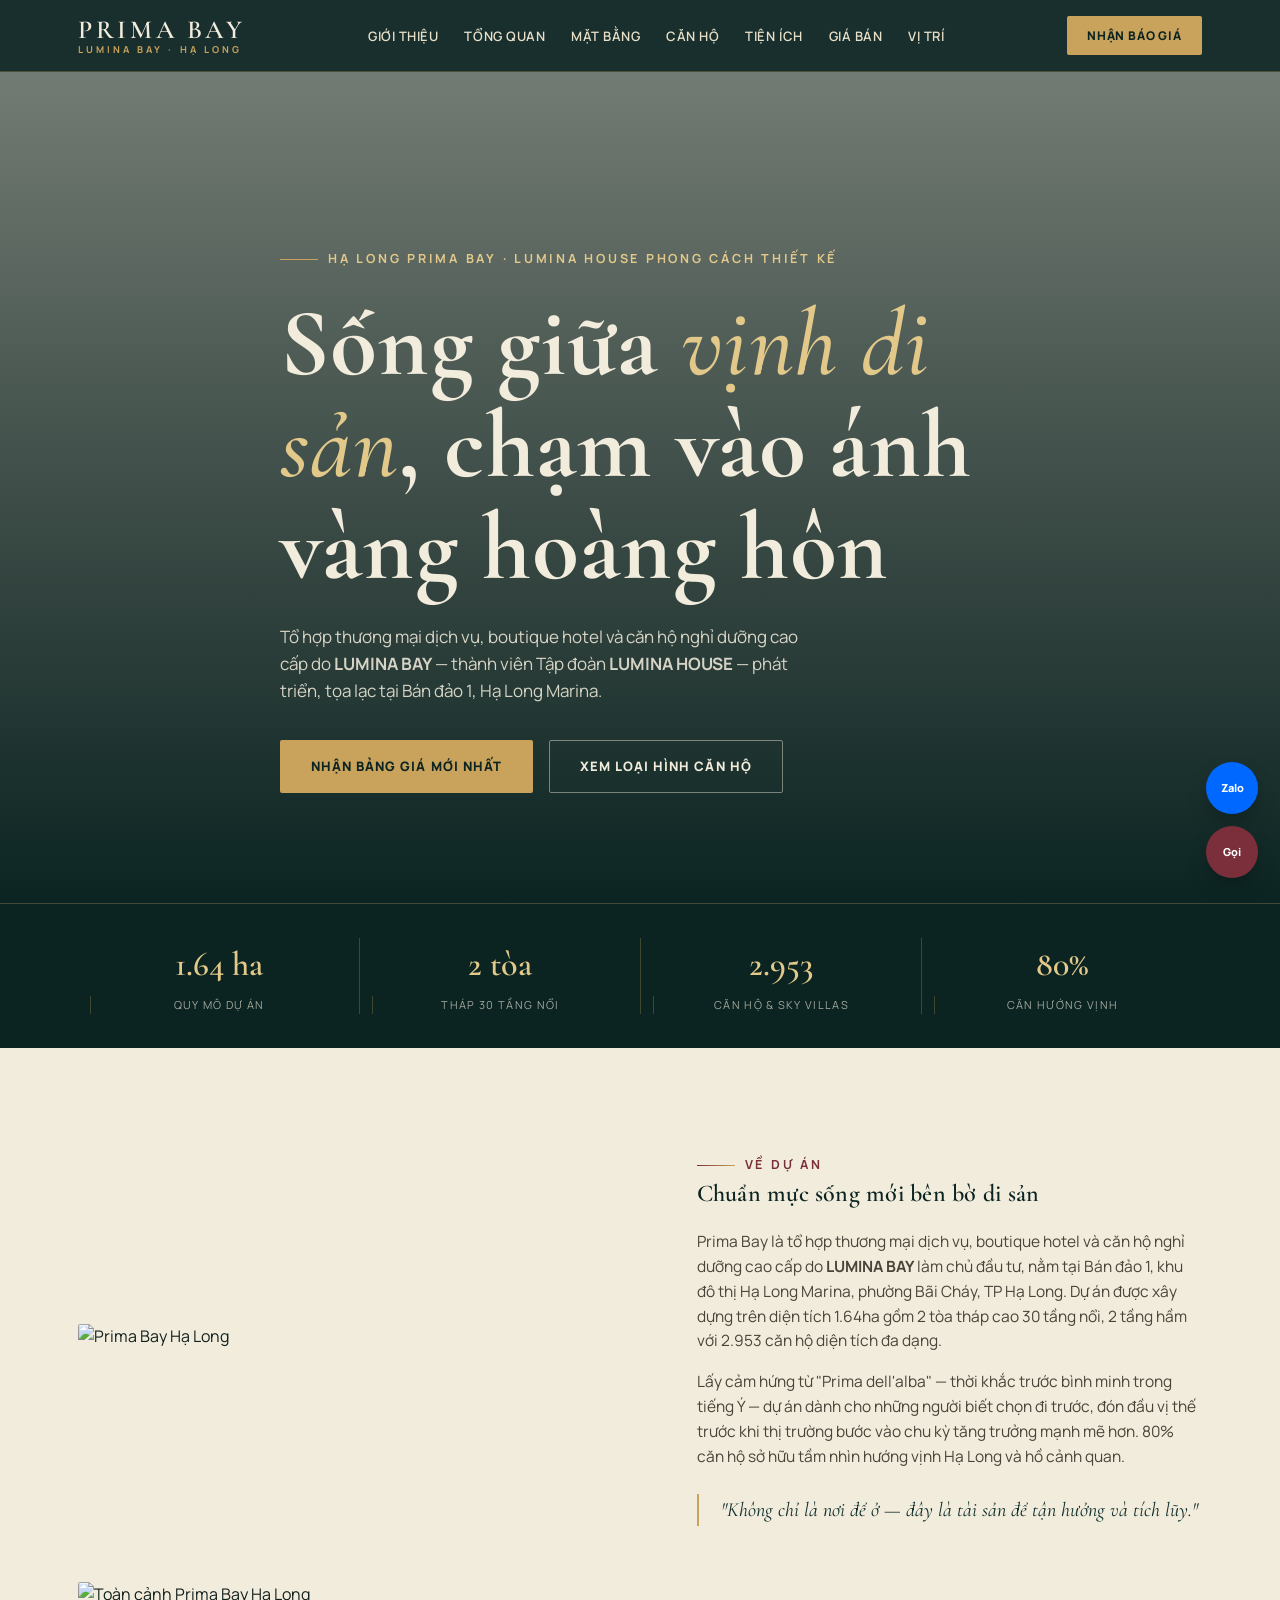
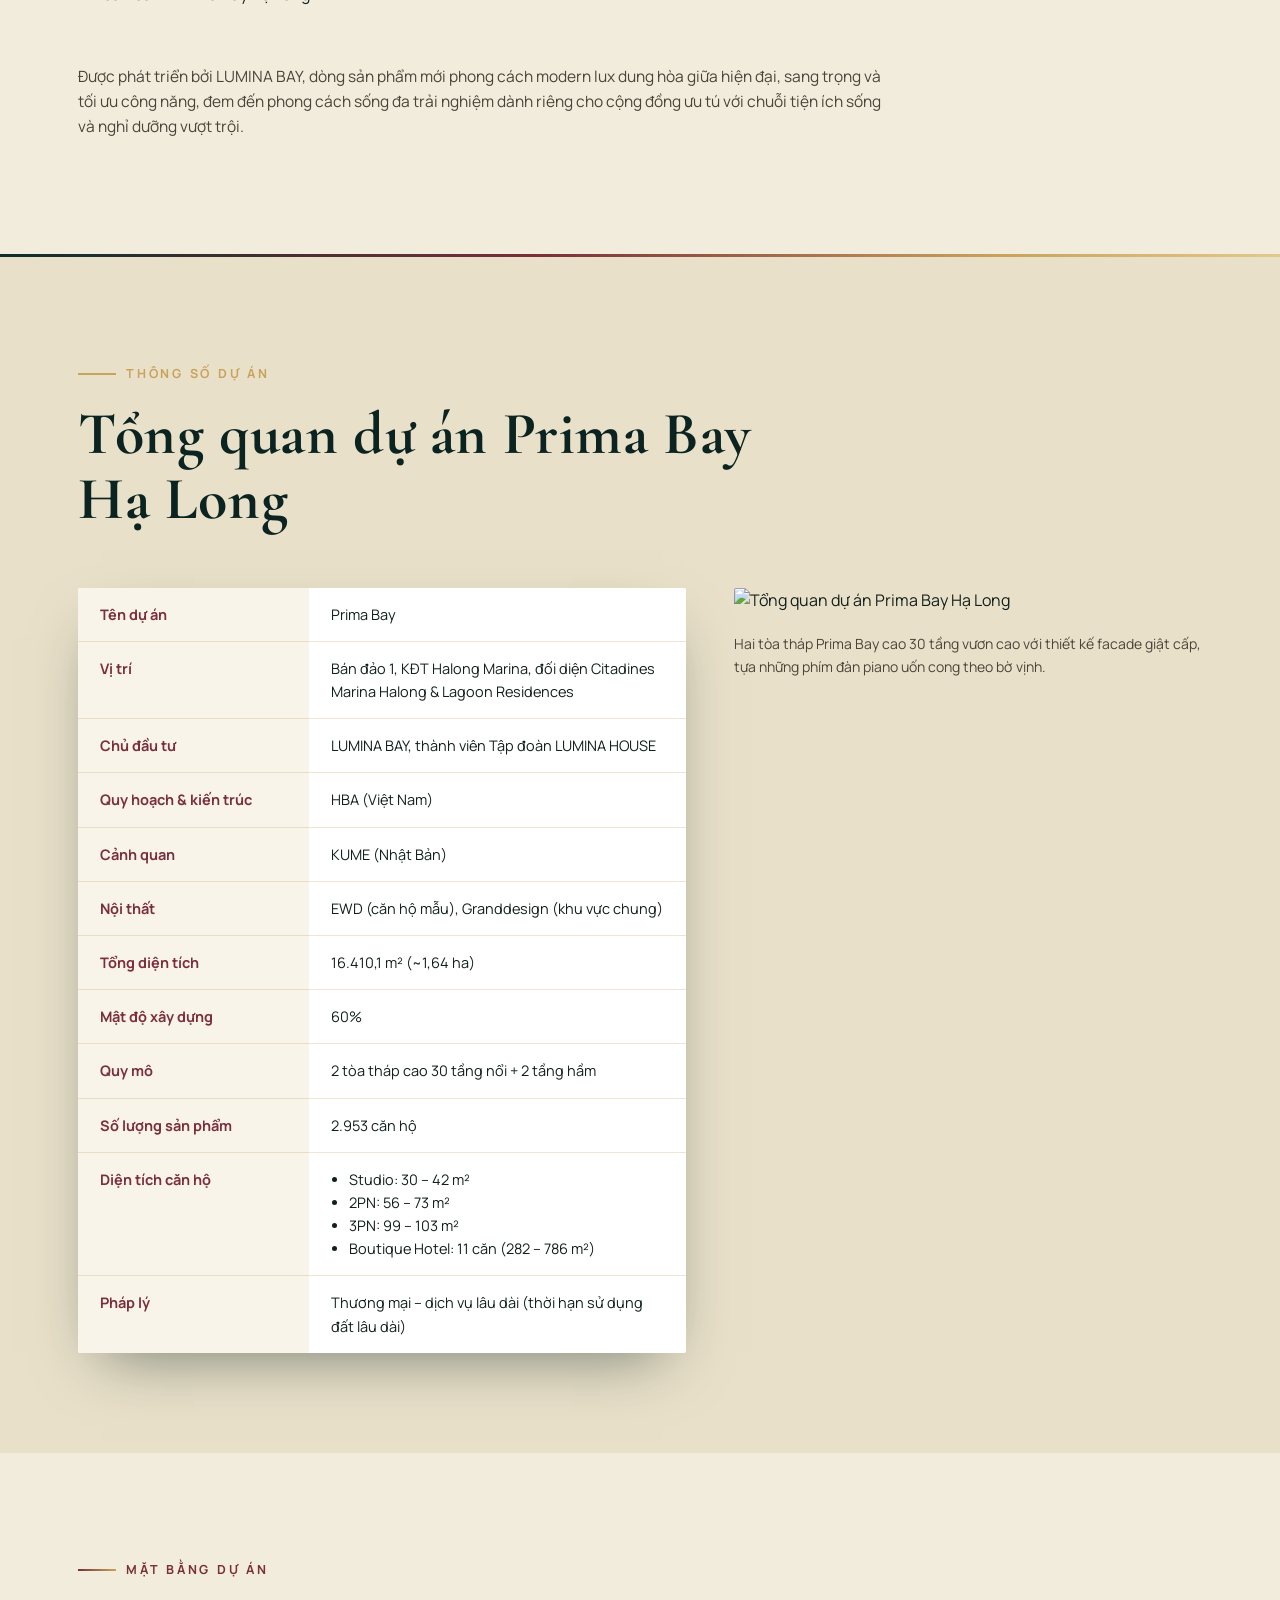
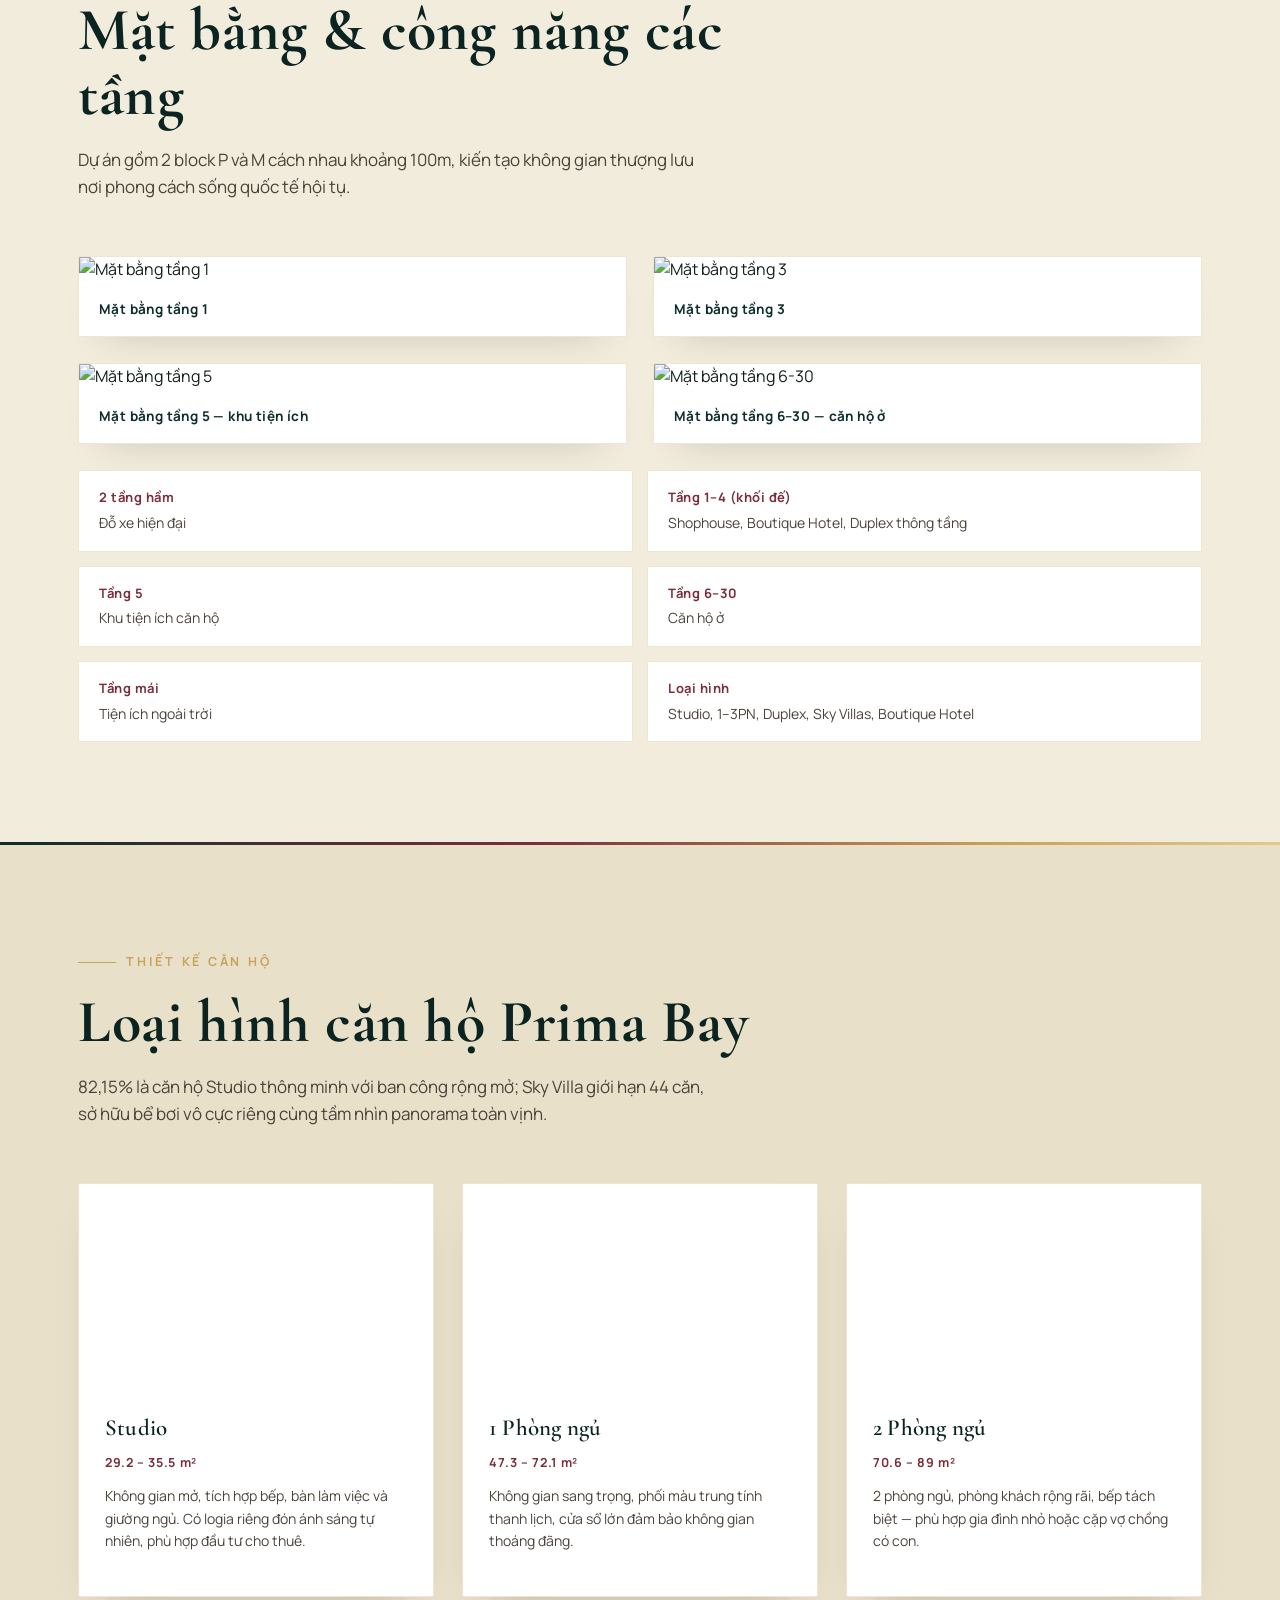
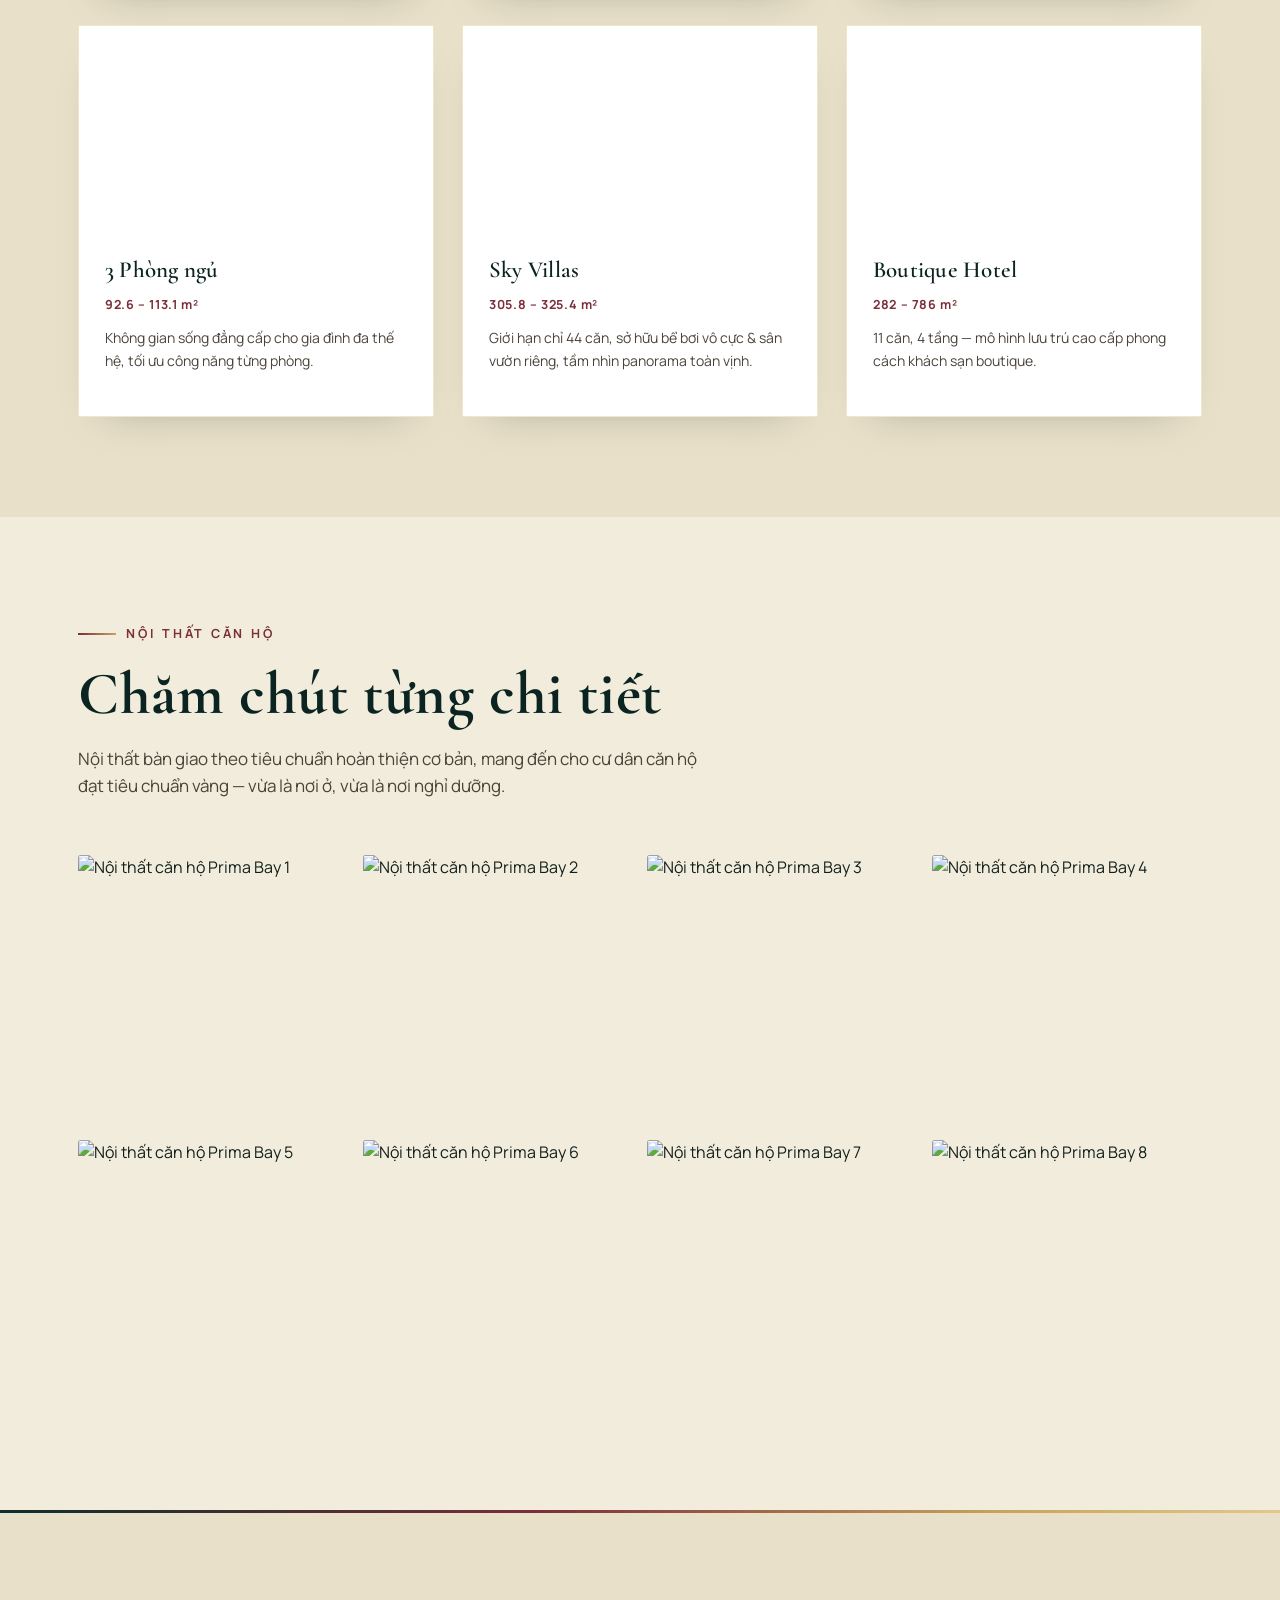
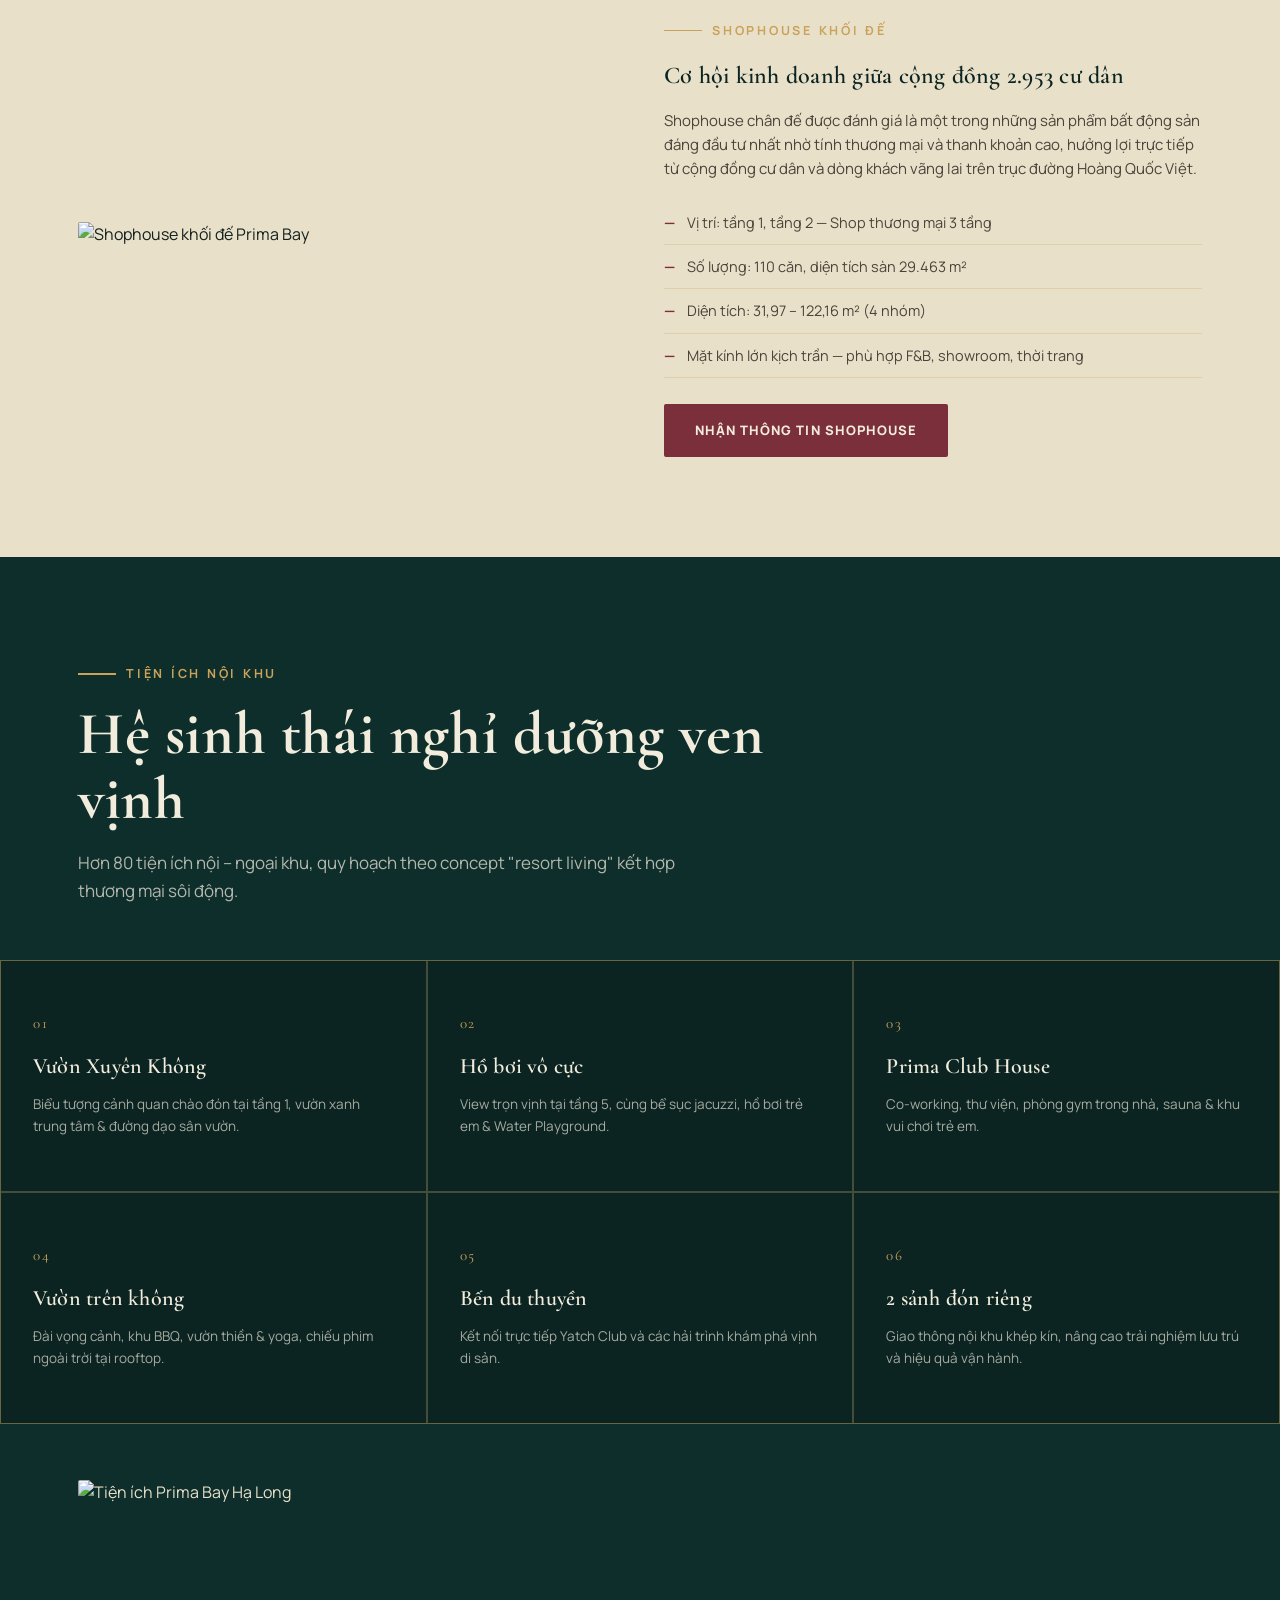
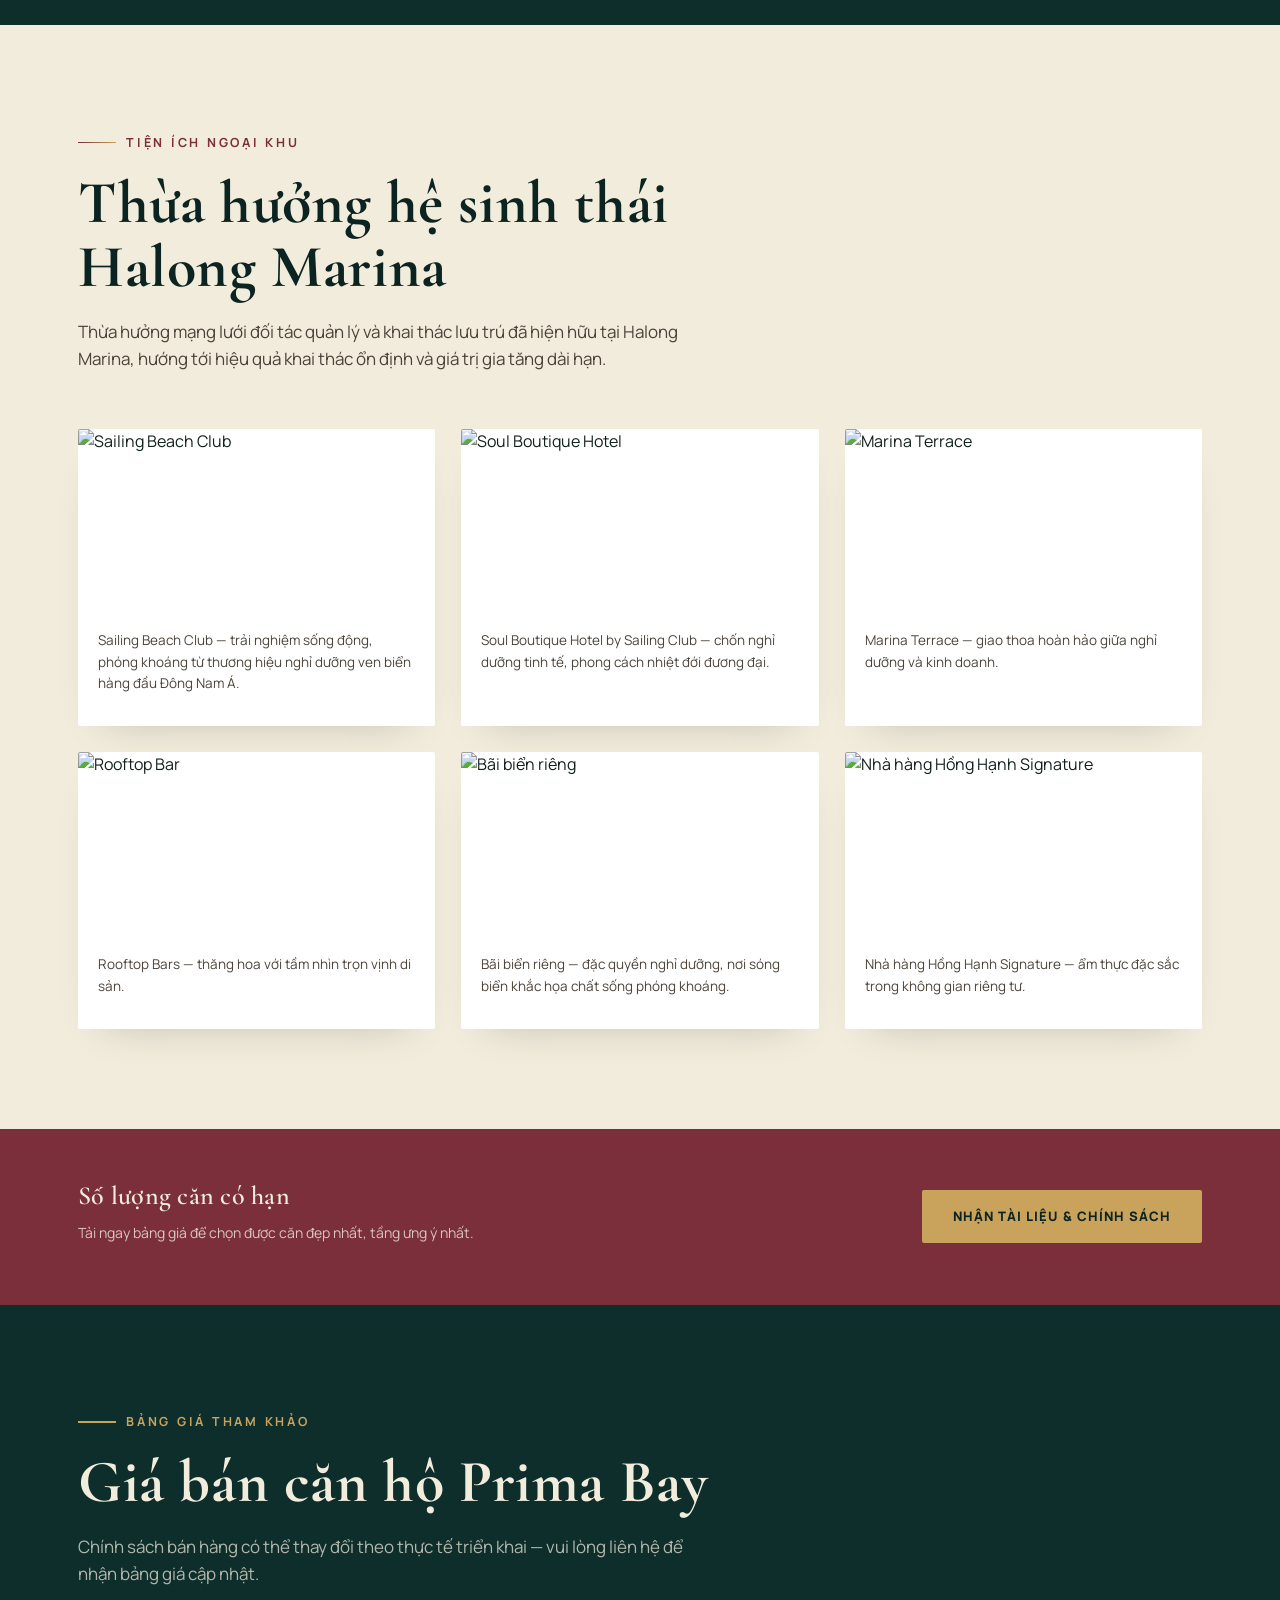
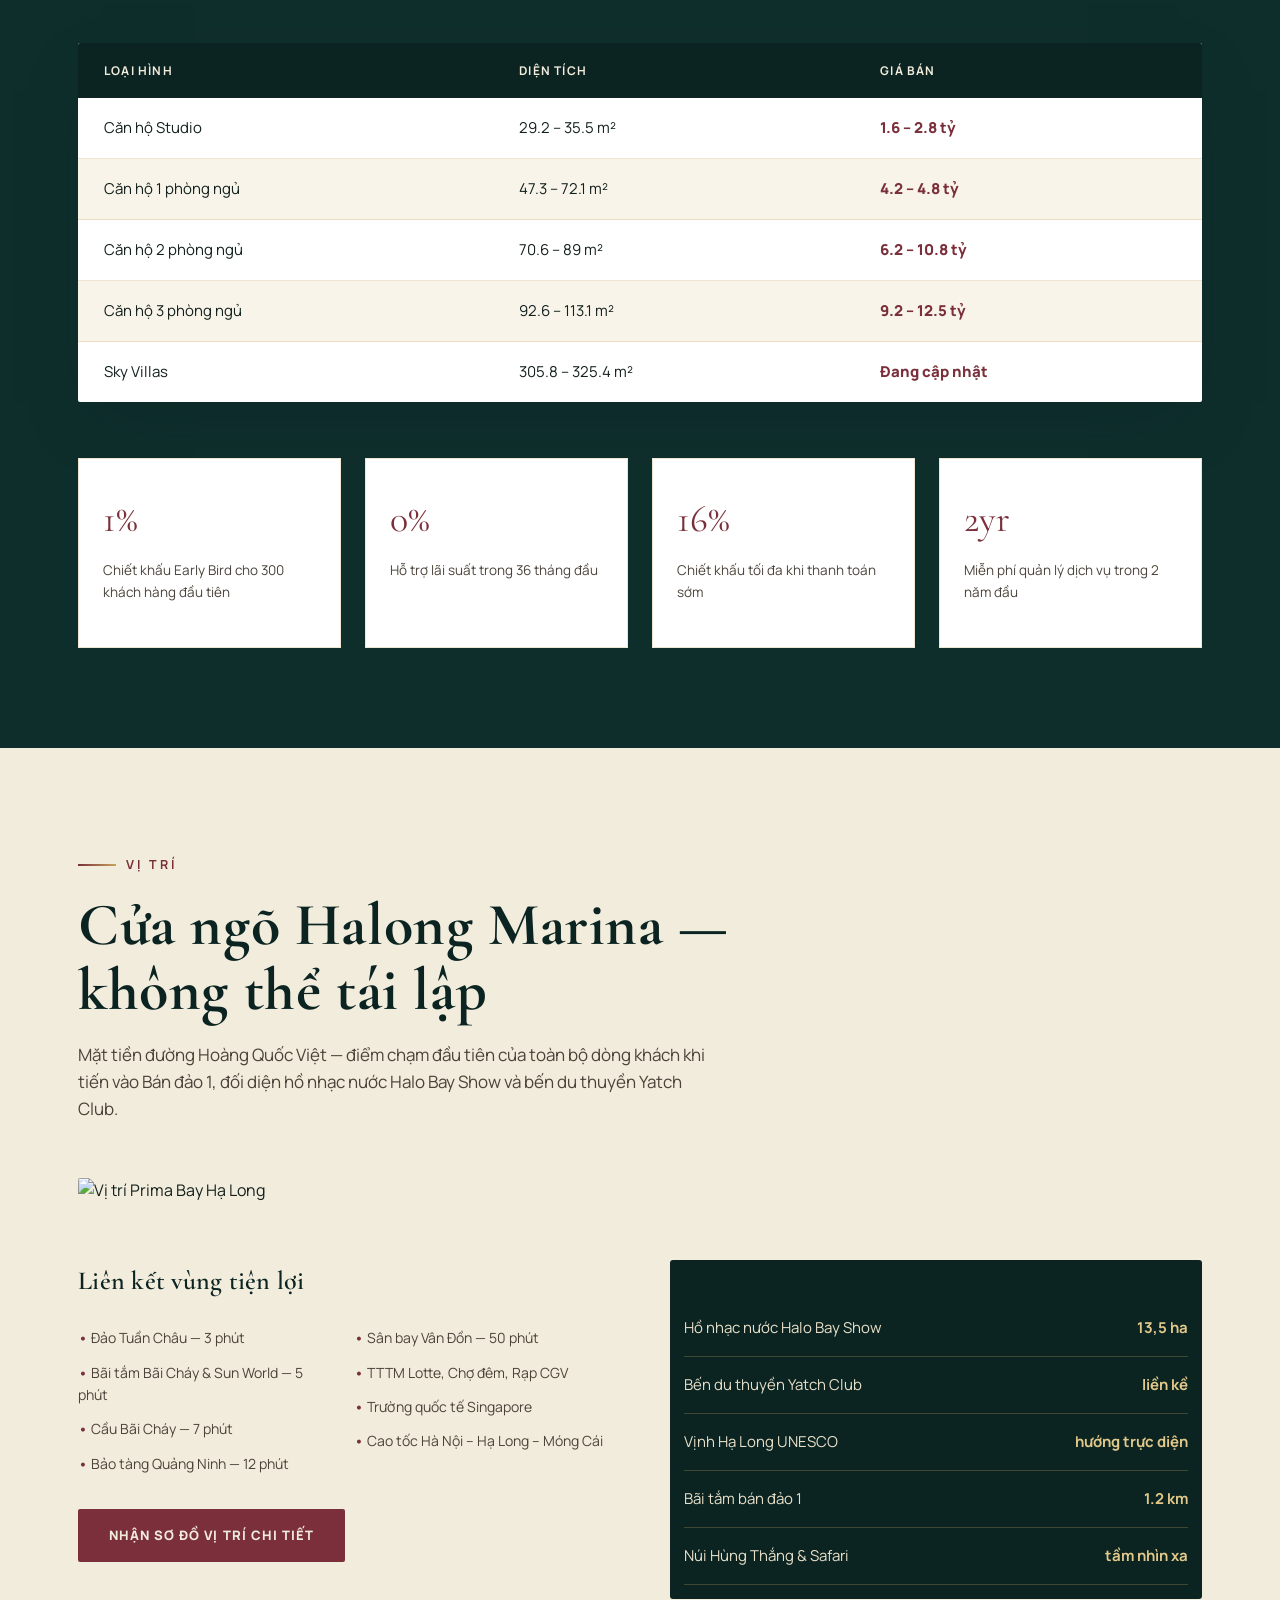
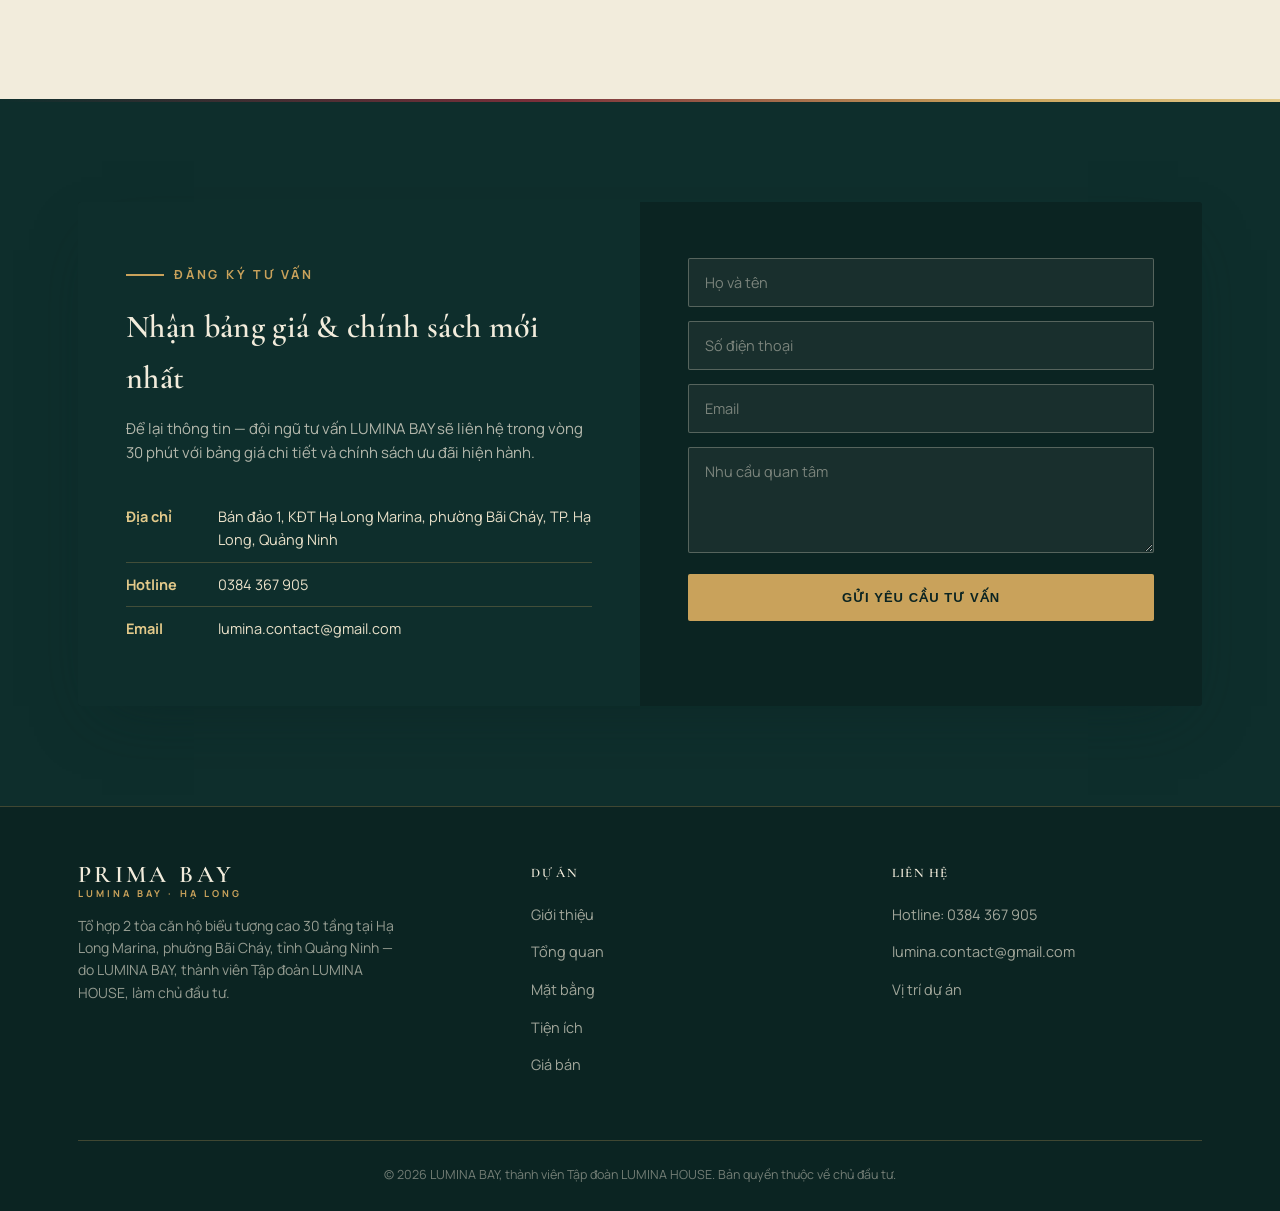
==== index.html.html @ 3ffb8275 "Add files via upload" ====
<!DOCTYPE html>
<html lang="vi">
<head>
<meta charset="UTF-8" />
<meta name="viewport" content="width=device-width, initial-scale=1.0" />
<title>PRIMA BAY HẠ LONG | LUMINA BAY — Trước bình minh, trên vịnh di sản</title>
<link rel="preconnect" href="https://fonts.googleapis.com">
<link rel="preconnect" href="https://fonts.gstatic.com" crossorigin>
<link href="https://fonts.googleapis.com/css2?family=Cormorant+Garamond:ital,wght@0,400;0,500;0,600;1,400&family=Manrope:wght@400;500;600;700;800&display=swap" rel="stylesheet">
<link rel="stylesheet" href="style.css" />
</head>
<body>

<header>
  <div class="nav-wrap">
    <a href="#top" class="logo"><b>PRIMA BAY</b><span>LUMINA BAY · HẠ LONG</span></a>
    <nav>
      <ul>
        <li><a href="#gioi-thieu">Giới thiệu</a></li>
        <li><a href="#tong-quan">Tổng quan</a></li>
        <li><a href="#mat-bang">Mặt bằng</a></li>
        <li><a href="#can-ho">Căn hộ</a></li>
        <li><a href="#tien-ich">Tiện ích</a></li>
        <li><a href="#gia-ban">Giá bán</a></li>
        <li><a href="#vi-tri">Vị trí</a></li>
      </ul>
    </nav>
    <a href="#lien-he" class="nav-cta">Nhận báo giá</a>
  </div>
</header>

<div id="top"></div>
<section class="hero" style="padding:0;">
  <div class="container hero-inner">
    <span class="dawn-tag">Hạ Long Prima Bay · Lumina House phong cách thiết kế</span>
    <h1>Sống giữa <em>vịnh di sản</em>, chạm vào ánh vàng hoàng hôn</h1>
    <p>Tổ hợp thương mại dịch vụ, boutique hotel và căn hộ nghỉ dưỡng cao cấp do <strong>LUMINA BAY</strong> — thành viên Tập đoàn <strong>LUMINA HOUSE</strong> — phát triển, tọa lạc tại Bán đảo 1, Hạ Long Marina.</p>
    <div class="hero-actions">
      <a href="#lien-he" class="btn btn-primary">Nhận bảng giá mới nhất</a>
      <a href="#can-ho" class="btn btn-ghost">Xem loại hình căn hộ</a>
    </div>
  </div>
</section>

<div class="stat-strip">
  <div class="stat-grid">
    <div><div class="stat-num">1.64 ha</div><div class="stat-label">Quy mô dự án</div></div>
    <div><div class="stat-num">2 tòa</div><div class="stat-label">Tháp 30 tầng nổi</div></div>
    <div><div class="stat-num">2.953</div><div class="stat-label">Căn hộ &amp; Sky Villas</div></div>
    <div><div class="stat-num">80%</div><div class="stat-label">Căn hướng vịnh</div></div>
  </div>
</div>

<section class="light" id="gioi-thieu">
  <div class="container about-grid">
    <img src="https://primabay-halong.com.vn/wp-content/uploads/2026/05/prima-bay-ha-long-2.jpg" alt="Prima Bay Hạ Long" />
    <div class="about-copy">
      <span class="dawn-tag">Về dự án</span>
      <h2>Chuẩn mực sống mới bên bờ di sản</h2>
      <p>Prima Bay là tổ hợp thương mại dịch vụ, boutique hotel và căn hộ nghỉ dưỡng cao cấp do <strong>LUMINA BAY</strong> làm chủ đầu tư, nằm tại Bán đảo 1, khu đô thị Hạ Long Marina, phường Bãi Cháy, TP Hạ Long. Dự án được xây dựng trên diện tích 1.64ha gồm 2 tòa tháp cao 30 tầng nổi, 2 tầng hầm với 2.953 căn hộ diện tích đa dạng.</p>
      <p>Lấy cảm hứng từ "Prima dell'alba" — thời khắc trước bình minh trong tiếng Ý — dự án dành cho những người biết chọn đi trước, đón đầu vị thế trước khi thị trường bước vào chu kỳ tăng trưởng mạnh mẽ hơn. 80% căn hộ sở hữu tầm nhìn hướng vịnh Hạ Long và hồ cảnh quan.</p>
      <div class="quote">"Không chỉ là nơi để ở — đây là tài sản để tận hưởng và tích lũy."</div>
    </div>
  </div>
  <div class="container">
    <img class="stack-img" src="https://primabay-halong.com.vn/wp-content/uploads/2026/06/prima-bay-ha-long-4.jpg" alt="Toàn cảnh Prima Bay Hạ Long" />
    <p style="max-width:820px; color:#4b433a; font-size:15.5px;">Được phát triển bởi LUMINA BAY, dòng sản phẩm mới phong cách modern lux dung hòa giữa hiện đại, sang trọng và tối ưu công năng, đem đến phong cách sống đa trải nghiệm dành riêng cho cộng đồng ưu tú với chuỗi tiện ích sống và nghỉ dưỡng vượt trội.</p>
  </div>
</section>

<div class="dawn-rule"></div>

<section class="cream2" id="tong-quan">
  <div class="container">
    <div class="section-head">
      <span class="dawn-tag">Thông số dự án</span>
      <h2>Tổng quan dự án Prima Bay Hạ Long</h2>
    </div>
    <div class="overview-wrap">
      <table class="ov-table">
        <tr><td>Tên dự án</td><td>Prima Bay</td></tr>
        <tr><td>Vị trí</td><td>Bán đảo 1, KĐT Halong Marina, đối diện Citadines Marina Halong &amp; Lagoon Residences</td></tr>
        <tr><td>Chủ đầu tư</td><td>LUMINA BAY, thành viên Tập đoàn LUMINA HOUSE</td></tr>
        <tr><td>Quy hoạch &amp; kiến trúc</td><td>HBA (Việt Nam)</td></tr>
        <tr><td>Cảnh quan</td><td>KUME (Nhật Bản)</td></tr>
        <tr><td>Nội thất</td><td>EWD (căn hộ mẫu), Granddesign (khu vực chung)</td></tr>
        <tr><td>Tổng diện tích</td><td>16.410,1 m² (~1,64 ha)</td></tr>
        <tr><td>Mật độ xây dựng</td><td>60%</td></tr>
        <tr><td>Quy mô</td><td>2 tòa tháp cao 30 tầng nổi + 2 tầng hầm</td></tr>
        <tr><td>Số lượng sản phẩm</td><td>2.953 căn hộ</td></tr>
        <tr><td>Diện tích căn hộ</td><td>
          <ul>
            <li>Studio: 30 – 42 m²</li>
            <li>2PN: 56 – 73 m²</li>
            <li>3PN: 99 – 103 m²</li>
            <li>Boutique Hotel: 11 căn (282 – 786 m²)</li>
          </ul>
        </td></tr>
        <tr><td>Pháp lý</td><td>Thương mại – dịch vụ lâu dài (thời hạn sử dụng đất lâu dài)</td></tr>
      </table>
      <div class="ov-side">
        <img src="https://primabay-halong.com.vn/wp-content/uploads/2026/05/prima-bay-ha-long-1.jpg" alt="Tổng quan dự án Prima Bay Hạ Long" />
        <p style="font-size:14px; color:#4b433a;">Hai tòa tháp Prima Bay cao 30 tầng vươn cao với thiết kế facade giật cấp, tựa những phím đàn piano uốn cong theo bờ vịnh.</p>
      </div>
    </div>
  </div>
</section>

<section class="light" id="mat-bang">
  <div class="container">
    <div class="section-head">
      <span class="dawn-tag">Mặt bằng dự án</span>
      <h2>Mặt bằng &amp; công năng các tầng</h2>
      <p>Dự án gồm 2 block P và M cách nhau khoảng 100m, kiến tạo không gian thượng lưu nơi phong cách sống quốc tế hội tụ.</p>
    </div>
    <div class="plan-grid">
      <div class="plan-card">
        <img src="https://primabay-halong.com.vn/wp-content/uploads/2026/06/mat-bang-tang-1-du-an-prima-bay-ha-long.jpg" alt="Mặt bằng tầng 1" />
        <div class="plan-cap">Mặt bằng tầng 1</div>
      </div>
      <div class="plan-card">
        <img src="https://primabay-halong.com.vn/wp-content/uploads/2026/06/mat-bang-tang-3-du-an-prima-bay-ha-long.jpg" alt="Mặt bằng tầng 3" />
        <div class="plan-cap">Mặt bằng tầng 3</div>
      </div>
      <div class="plan-card">
        <img src="https://primabay-halong.com.vn/wp-content/uploads/2026/06/mat-bang-tang-5-du-an-prima-bay-ha-long.jpg" alt="Mặt bằng tầng 5" />
        <div class="plan-cap">Mặt bằng tầng 5 — khu tiện ích</div>
      </div>
      <div class="plan-card">
        <img src="https://primabay-halong.com.vn/wp-content/uploads/2026/06/mat-bang-tang-6-30-du-an-prima-bay-ha-long.jpg" alt="Mặt bằng tầng 6-30" />
        <div class="plan-cap">Mặt bằng tầng 6–30 — căn hộ ở</div>
      </div>
    </div>
    <ul class="floor-list">
      <li><b>2 tầng hầm</b>Đỗ xe hiện đại</li>
      <li><b>Tầng 1–4 (khối đế)</b>Shophouse, Boutique Hotel, Duplex thông tầng</li>
      <li><b>Tầng 5</b>Khu tiện ích căn hộ</li>
      <li><b>Tầng 6–30</b>Căn hộ ở</li>
      <li><b>Tầng mái</b>Tiện ích ngoài trời</li>
      <li><b>Loại hình</b>Studio, 1–3PN, Duplex, Sky Villas, Boutique Hotel</li>
    </ul>
  </div>
</section>

<div class="dawn-rule"></div>

<section class="cream2" id="can-ho">
  <div class="container">
    <div class="section-head">
      <span class="dawn-tag">Thiết kế căn hộ</span>
      <h2>Loại hình căn hộ Prima Bay</h2>
      <p>82,15% là căn hộ Studio thông minh với ban công rộng mở; Sky Villa giới hạn 44 căn, sở hữu bể bơi vô cực riêng cùng tầm nhìn panorama toàn vịnh.</p>
    </div>
    <div class="type-grid">
      <div class="type-card">
        <div class="type-img" style="background-image:url('https://primabay-halong.com.vn/wp-content/uploads/2025/08/can-ho-studio.jpeg')"></div>
        <div class="type-body">
          <h3>Studio</h3>
          <div class="area">29.2 – 35.5 m²</div>
          <p>Không gian mở, tích hợp bếp, bàn làm việc và giường ngủ. Có logia riêng đón ánh sáng tự nhiên, phù hợp đầu tư cho thuê.</p>
        </div>
      </div>
      <div class="type-card">
        <div class="type-img" style="background-image:url('https://primabay-halong.com.vn/wp-content/uploads/2025/08/can-ho-1-phong-ngu.jpg')"></div>
        <div class="type-body">
          <h3>1 Phòng ngủ</h3>
          <div class="area">47.3 – 72.1 m²</div>
          <p>Không gian sang trọng, phối màu trung tính thanh lịch, cửa sổ lớn đảm bảo không gian thoáng đãng.</p>
        </div>
      </div>
      <div class="type-card">
        <div class="type-img" style="background-image:url('https://primabay-halong.com.vn/wp-content/uploads/2025/08/can-ho-2-phong-ngu.jpeg')"></div>
        <div class="type-body">
          <h3>2 Phòng ngủ</h3>
          <div class="area">70.6 – 89 m²</div>
          <p>2 phòng ngủ, phòng khách rộng rãi, bếp tách biệt — phù hợp gia đình nhỏ hoặc cặp vợ chồng có con.</p>
        </div>
      </div>
    </div>
    <div class="type-grid" style="margin-top:28px;">
      <div class="type-card">
        <div class="type-img" style="background-image:url('https://primabay-halong.com.vn/wp-content/uploads/2026/06/can-ho-prima-bay-ha-long.jpg')"></div>
        <div class="type-body">
          <h3>3 Phòng ngủ</h3>
          <div class="area">92.6 – 113.1 m²</div>
          <p>Không gian sống đẳng cấp cho gia đình đa thế hệ, tối ưu công năng từng phòng.</p>
        </div>
      </div>
      <div class="type-card">
        <div class="type-img" style="background-image:url('https://primabay-halong.com.vn/wp-content/uploads/2026/05/prima-bay-ha-long-3.jpg')"></div>
        <div class="type-body">
          <h3>Sky Villas</h3>
          <div class="area">305.8 – 325.4 m²</div>
          <p>Giới hạn chỉ 44 căn, sở hữu bể bơi vô cực &amp; sân vườn riêng, tầm nhìn panorama toàn vịnh.</p>
        </div>
      </div>
      <div class="type-card">
        <div class="type-img" style="background-image:url('https://primabay-halong.com.vn/wp-content/uploads/2026/05/boutique-hotel-prima-bay-halong.jpg')"></div>
        <div class="type-body">
          <h3>Boutique Hotel</h3>
          <div class="area">282 – 786 m²</div>
          <p>11 căn, 4 tầng — mô hình lưu trú cao cấp phong cách khách sạn boutique.</p>
        </div>
      </div>
    </div>
  </div>
</section>

<section class="light">
  <div class="container">
    <div class="section-head">
      <span class="dawn-tag">Nội thất căn hộ</span>
      <h2>Chăm chút từng chi tiết</h2>
      <p>Nội thất bàn giao theo tiêu chuẩn hoàn thiện cơ bản, mang đến cho cư dân căn hộ đạt tiêu chuẩn vàng — vừa là nơi ở, vừa là nơi nghỉ dưỡng.</p>
    </div>
    <div class="gallery-grid">
      <a href="https://primabay-halong.com.vn/wp-content/uploads/2026/06/noi-that-can-ho-prima-bay-ha-long-1.jpg" target="_blank"><img src="https://primabay-halong.com.vn/wp-content/uploads/2026/06/noi-that-can-ho-prima-bay-ha-long-1.jpg" alt="Nội thất căn hộ Prima Bay 1"/></a>
      <a href="https://primabay-halong.com.vn/wp-content/uploads/2026/06/noi-that-can-ho-prima-bay-ha-long-2.jpg" target="_blank"><img src="https://primabay-halong.com.vn/wp-content/uploads/2026/06/noi-that-can-ho-prima-bay-ha-long-2.jpg" alt="Nội thất căn hộ Prima Bay 2"/></a>
      <a href="https://primabay-halong.com.vn/wp-content/uploads/2026/06/noi-that-can-ho-prima-bay-ha-long-3.jpg" target="_blank"><img src="https://primabay-halong.com.vn/wp-content/uploads/2026/06/noi-that-can-ho-prima-bay-ha-long-3.jpg" alt="Nội thất căn hộ Prima Bay 3"/></a>
      <a href="https://primabay-halong.com.vn/wp-content/uploads/2026/06/noi-that-can-ho-prima-bay-ha-long-4.jpg" target="_blank"><img src="https://primabay-halong.com.vn/wp-content/uploads/2026/06/noi-that-can-ho-prima-bay-ha-long-4.jpg" alt="Nội thất căn hộ Prima Bay 4"/></a>
      <a href="https://primabay-halong.com.vn/wp-content/uploads/2026/06/noi-that-can-ho-prima-bay-ha-long-5.jpg" target="_blank"><img src="https://primabay-halong.com.vn/wp-content/uploads/2026/06/noi-that-can-ho-prima-bay-ha-long-5.jpg" alt="Nội thất căn hộ Prima Bay 5"/></a>
      <a href="https://primabay-halong.com.vn/wp-content/uploads/2026/06/noi-that-can-ho-prima-bay-ha-long-6.jpg" target="_blank"><img src="https://primabay-halong.com.vn/wp-content/uploads/2026/06/noi-that-can-ho-prima-bay-ha-long-6.jpg" alt="Nội thất căn hộ Prima Bay 6"/></a>
      <a href="https://primabay-halong.com.vn/wp-content/uploads/2026/06/noi-that-can-ho-prima-bay-ha-long-7.jpg" target="_blank"><img src="https://primabay-halong.com.vn/wp-content/uploads/2026/06/noi-that-can-ho-prima-bay-ha-long-7.jpg" alt="Nội thất căn hộ Prima Bay 7"/></a>
      <a href="https://primabay-halong.com.vn/wp-content/uploads/2026/06/noi-that-can-ho-prima-bay-ha-long-8.jpg" target="_blank"><img src="https://primabay-halong.com.vn/wp-content/uploads/2026/06/noi-that-can-ho-prima-bay-ha-long-8.jpg" alt="Nội thất căn hộ Prima Bay 8"/></a>
    </div>
  </div>
</section>

<div class="dawn-rule"></div>

<section class="cream2">
  <div class="container shop-grid">
    <img src="https://primabay-halong.com.vn/wp-content/uploads/2026/06/shophouse-khoi-de-prima-bay-ha-long.jpg" alt="Shophouse khối đế Prima Bay" />
    <div>
      <span class="dawn-tag">Shophouse khối đế</span>
      <h2 style="margin-top:16px;">Cơ hội kinh doanh giữa cộng đồng 2.953 cư dân</h2>
      <p style="margin-top:14px; color:#4b433a; font-size:15px;">Shophouse chân đế được đánh giá là một trong những sản phẩm bất động sản đáng đầu tư nhất nhờ tính thương mại và thanh khoản cao, hưởng lợi trực tiếp từ cộng đồng cư dân và dòng khách vãng lai trên trục đường Hoàng Quốc Việt.</p>
      <ul class="chip-list">
        <li>Vị trí: tầng 1, tầng 2 — Shop thương mại 3 tầng</li>
        <li>Số lượng: 110 căn, diện tích sàn 29.463 m²</li>
        <li>Diện tích: 31,97 – 122,16 m² (4 nhóm)</li>
        <li>Mặt kính lớn kịch trần — phù hợp F&amp;B, showroom, thời trang</li>
      </ul>
      <a href="#lien-he" class="btn btn-wine" style="margin-top:26px;">Nhận thông tin shophouse</a>
    </div>
  </div>
</section>

<section class="deep" id="tien-ich">
  <div class="container">
    <div class="section-head">
      <span class="dawn-tag">Tiện ích nội khu</span>
      <h2>Hệ sinh thái nghỉ dưỡng ven vịnh</h2>
      <p>Hơn 80 tiện ích nội – ngoại khu, quy hoạch theo concept "resort living" kết hợp thương mại sôi động.</p>
    </div>
  </div>
  <div class="util-grid">
    <div class="util-card"><div class="util-num">01</div><h3>Vườn Xuyên Không</h3><p>Biểu tượng cảnh quan chào đón tại tầng 1, vườn xanh trung tâm &amp; đường dạo sân vườn.</p></div>
    <div class="util-card"><div class="util-num">02</div><h3>Hồ bơi vô cực</h3><p>View trọn vịnh tại tầng 5, cùng bể sục jacuzzi, hồ bơi trẻ em &amp; Water Playground.</p></div>
    <div class="util-card"><div class="util-num">03</div><h3>Prima Club House</h3><p>Co-working, thư viện, phòng gym trong nhà, sauna &amp; khu vui chơi trẻ em.</p></div>
    <div class="util-card"><div class="util-num">04</div><h3>Vườn trên không</h3><p>Đài vọng cảnh, khu BBQ, vườn thiền &amp; yoga, chiếu phim ngoài trời tại rooftop.</p></div>
    <div class="util-card"><div class="util-num">05</div><h3>Bến du thuyền</h3><p>Kết nối trực tiếp Yatch Club và các hải trình khám phá vịnh di sản.</p></div>
    <div class="util-card"><div class="util-num">06</div><h3>2 sảnh đón riêng</h3><p>Giao thông nội khu khép kín, nâng cao trải nghiệm lưu trú và hiệu quả vận hành.</p></div>
  </div>
  <div class="container" style="margin-top:56px;">
    <img class="stack-img" style="margin:0 0 20px;" src="https://primabay-halong.com.vn/wp-content/uploads/2026/06/tien-ich-prima-bay-ha-long-1.jpg" alt="Tiện ích Prima Bay Hạ Long" />
  </div>
</section>

<section class="light">
  <div class="container">
    <div class="section-head">
      <span class="dawn-tag">Tiện ích ngoại khu</span>
      <h2>Thừa hưởng hệ sinh thái Halong Marina</h2>
      <p>Thừa hưởng mạng lưới đối tác quản lý và khai thác lưu trú đã hiện hữu tại Halong Marina, hướng tới hiệu quả khai thác ổn định và giá trị gia tăng dài hạn.</p>
    </div>
    <div class="ext-grid">
      <div class="ext-card"><img src="https://primabay-halong.com.vn/wp-content/uploads/2025/09/Sailing-Beach-Club.jpg" alt="Sailing Beach Club"/><p>Sailing Beach Club — trải nghiệm sống động, phóng khoáng từ thương hiệu nghỉ dưỡng ven biển hàng đầu Đông Nam Á.</p></div>
      <div class="ext-card"><img src="https://primabay-halong.com.vn/wp-content/uploads/2025/09/Soul-Boutique-Hotel-by-Sailing-Club.jpg" alt="Soul Boutique Hotel"/><p>Soul Boutique Hotel by Sailing Club — chốn nghỉ dưỡng tinh tế, phong cách nhiệt đới đương đại.</p></div>
      <div class="ext-card"><img src="https://primabay-halong.com.vn/wp-content/uploads/2025/09/Marina-Terrace.jpg" alt="Marina Terrace"/><p>Marina Terrace — giao thoa hoàn hảo giữa nghỉ dưỡng và kinh doanh.</p></div>
      <div class="ext-card"><img src="https://primabay-halong.com.vn/wp-content/uploads/2025/09/Rooftop-Bar.jpg" alt="Rooftop Bar"/><p>Rooftop Bars — thăng hoa với tầm nhìn trọn vịnh di sản.</p></div>
      <div class="ext-card"><img src="https://primabay-halong.com.vn/wp-content/uploads/2025/09/bai-bien-rieng.jpg" alt="Bãi biển riêng"/><p>Bãi biển riêng — đặc quyền nghỉ dưỡng, nơi sóng biển khắc họa chất sống phóng khoáng.</p></div>
      <div class="ext-card"><img src="https://primabay-halong.com.vn/wp-content/uploads/2025/09/Nha-hang-Hong-Hanh-Signature.jpg" alt="Nhà hàng Hồng Hạnh Signature"/><p>Nhà hàng Hồng Hạnh Signature — ẩm thực đặc sắc trong không gian riêng tư.</p></div>
    </div>
  </div>
</section>

<div class="band">
  <div class="container band-inner">
    <div>
      <h3>Số lượng căn có hạn</h3>
      <p>Tải ngay bảng giá để chọn được căn đẹp nhất, tầng ưng ý nhất.</p>
    </div>
    <a href="#lien-he" class="btn btn-primary">Nhận tài liệu &amp; chính sách</a>
  </div>
</div>

<section class="deep" id="gia-ban">
  <div class="container">
    <div class="section-head">
      <span class="dawn-tag">Bảng giá tham khảo</span>
      <h2>Giá bán căn hộ Prima Bay</h2>
      <p>Chính sách bán hàng có thể thay đổi theo thực tế triển khai — vui lòng liên hệ để nhận bảng giá cập nhật.</p>
    </div>
    <table class="price-table">
      <thead><tr><th>Loại hình</th><th>Diện tích</th><th>Giá bán</th></tr></thead>
      <tbody>
        <tr><td>Căn hộ Studio</td><td>29.2 – 35.5 m²</td><td class="price">1.6 – 2.8 tỷ</td></tr>
        <tr><td>Căn hộ 1 phòng ngủ</td><td>47.3 – 72.1 m²</td><td class="price">4.2 – 4.8 tỷ</td></tr>
        <tr><td>Căn hộ 2 phòng ngủ</td><td>70.6 – 89 m²</td><td class="price">6.2 – 10.8 tỷ</td></tr>
        <tr><td>Căn hộ 3 phòng ngủ</td><td>92.6 – 113.1 m²</td><td class="price">9.2 – 12.5 tỷ</td></tr>
        <tr><td>Sky Villas</td><td>305.8 – 325.4 m²</td><td class="price">Đang cập nhật</td></tr>
      </tbody>
    </table>
    <div class="policy-grid" style="margin-top:56px;">
      <div class="policy-card"><div class="pct">1%</div><p>Chiết khấu Early Bird cho 300 khách hàng đầu tiên</p></div>
      <div class="policy-card"><div class="pct">0%</div><p>Hỗ trợ lãi suất trong 36 tháng đầu</p></div>
      <div class="policy-card"><div class="pct">16%</div><p>Chiết khấu tối đa khi thanh toán sớm</p></div>
      <div class="policy-card"><div class="pct">2yr</div><p>Miễn phí quản lý dịch vụ trong 2 năm đầu</p></div>
    </div>
  </div>
</section>

<section class="light" id="vi-tri">
  <div class="container">
    <div class="section-head">
      <span class="dawn-tag">Vị trí</span>
      <h2>Cửa ngõ Halong Marina — không thể tái lập</h2>
      <p>Mặt tiền đường Hoàng Quốc Việt — điểm chạm đầu tiên của toàn bộ dòng khách khi tiến vào Bán đảo 1, đối diện hồ nhạc nước Halo Bay Show và bến du thuyền Yatch Club.</p>
    </div>
    <img class="stack-img" style="margin-top:0;" src="https://primabay-halong.com.vn/wp-content/uploads/2026/05/vi-tri-prima-bay-halong.jpg" alt="Vị trí Prima Bay Hạ Long" />
  </div>
  <div class="container loc-grid" style="margin-top:20px;">
    <div>
      <h3 style="font-size:26px;">Liên kết vùng tiện lợi</h3>
      <ul class="neighbor-list">
        <li>Đảo Tuần Châu — 3 phút</li>
        <li>Bãi tắm Bãi Cháy &amp; Sun World — 5 phút</li>
        <li>Cầu Bãi Cháy — 7 phút</li>
        <li>Bảo tàng Quảng Ninh — 12 phút</li>
        <li>Sân bay Vân Đồn — 50 phút</li>
        <li>TTTM Lotte, Chợ đêm, Rạp CGV</li>
        <li>Trường quốc tế Singapore</li>
        <li>Cao tốc Hà Nội – Hạ Long – Móng Cái</li>
      </ul>
      <a href="#lien-he" class="btn btn-wine" style="margin-top:28px;">Nhận sơ đồ vị trí chi tiết</a>
    </div>
    <div style="background:var(--teal-950); padding:14px; border-radius:3px;">
      <ul class="loc-list">
        <li><span>Hồ nhạc nước Halo Bay Show</span><span>13,5 ha</span></li>
        <li><span>Bến du thuyền Yatch Club</span><span>liền kề</span></li>
        <li><span>Vịnh Hạ Long UNESCO</span><span>hướng trực diện</span></li>
        <li><span>Bãi tắm bán đảo 1</span><span>1.2 km</span></li>
        <li><span>Núi Hùng Thắng &amp; Safari</span><span>tầm nhìn xa</span></li>
      </ul>
    </div>
  </div>
</section>

<div class="dawn-rule"></div>

<section class="deep" id="lien-he">
  <div class="container">
    <div class="contact-wrap">
      <div class="contact-info">
        <span class="dawn-tag">Đăng ký tư vấn</span>
        <h2 style="margin-top:16px;">Nhận bảng giá &amp; chính sách mới nhất</h2>
        <p>Để lại thông tin — đội ngũ tư vấn LUMINA BAY sẽ liên hệ trong vòng 30 phút với bảng giá chi tiết và chính sách ưu đãi hiện hành.</p>
        <ul>
          <li><b>Địa chỉ</b> Bán đảo 1, KĐT Hạ Long Marina, phường Bãi Cháy, TP. Hạ Long, Quảng Ninh</li>
          <li><b>Hotline</b> 0384 367 905</li>
          <li><b>Email</b> lumina.contact@gmail.com</li>
        </ul>
      </div>
      <div class="contact-form">
        <form id="prima-lead-form">
          <input type="text" id="lead-name" placeholder="Họ và tên" required />
          <input type="tel" id="lead-phone" placeholder="Số điện thoại" required />
          <input type="email" id="lead-email" placeholder="Email" required />
          <textarea rows="4" id="lead-note" placeholder="Nhu cầu quan tâm"></textarea>
          <button type="submit" class="btn btn-primary">Gửi yêu cầu tư vấn</button>
        </form>
      </div>
      <script src="script.js"></script>
    </div>
  </div>
</section>

<footer>
  <div class="container">
    <div class="footer-grid">
      <div>
        <a href="#top" class="logo"><b>PRIMA BAY</b><span>LUMINA BAY · HẠ LONG</span></a>
        <p class="footer-about">Tổ hợp 2 tòa căn hộ biểu tượng cao 30 tầng tại Hạ Long Marina, phường Bãi Cháy, tỉnh Quảng Ninh — do LUMINA BAY, thành viên Tập đoàn LUMINA HOUSE, làm chủ đầu tư.</p>
      </div>
      <div class="footer-col">
        <h4>Dự án</h4>
        <ul>
          <li><a href="#gioi-thieu">Giới thiệu</a></li>
          <li><a href="#tong-quan">Tổng quan</a></li>
          <li><a href="#mat-bang">Mặt bằng</a></li>
          <li><a href="#tien-ich">Tiện ích</a></li>
          <li><a href="#gia-ban">Giá bán</a></li>
        </ul>
      </div>
      <div class="footer-col">
        <h4>Liên hệ</h4>
        <ul>
          <li><a href="tel:0384367905">Hotline: 0384 367 905</a></li>
          <li><a href="mailto:lumina.contact@gmail.com">lumina.contact@gmail.com</a></li>
          <li><a href="#vi-tri">Vị trí dự án</a></li>
        </ul>
      </div>
    </div>
    <div class="copyright">© 2026 LUMINA BAY, thành viên Tập đoàn LUMINA HOUSE. Bản quyền thuộc về chủ đầu tư.</div>
  </div>
</footer>

<div class="floaters">
  <a class="float-zalo" href="https://zalo.me/0384367905" target="_blank" aria-label="Zalo">Zalo</a>
  <a class="float-call" href="tel:0384367905" aria-label="Gọi ngay">Gọi</a>
</div>

</body>
</html>
---- style.css ----
:root{
    --ink:#12201d;
    --teal-950:#0b2422;
    --teal-900:#0e2e2c;
    --teal-800:#153e3a;
    --teal-700:#1f5852;
    --gold:#c9a25b;
    --gold-soft:#e2c98a;
    --wine:#7a2f3a;
    --wine-deep:#5c2029;
    --ivory:#f2ecdc;
    --ivory-dim:#e9e0c9;
    --line: rgba(201,162,91,0.28);
    --shadow: 0 24px 60px -24px rgba(11,36,34,0.55);
  }
  *{box-sizing:border-box;}
  html{scroll-behavior:smooth;}
  body{
    margin:0; background:var(--ivory); color:var(--ink);
    font-family:'Manrope', sans-serif; line-height:1.6;
    -webkit-font-smoothing:antialiased;
  }
  h1,h2,h3,h4{
    font-family:'Cormorant Garamond', serif; font-weight:600;
    letter-spacing:0.01em; margin:0; color:var(--teal-950);
  }
  a{color:inherit; text-decoration:none;}
  img{max-width:100%; display:block;}
  .container{max-width:1180px; margin:0 auto; padding:0 28px;}

  .dawn-rule{ height:3px; width:100%;
    background:linear-gradient(90deg, var(--teal-900) 0%, var(--wine) 42%, var(--gold) 78%, var(--gold-soft) 100%);
  }
  .dawn-tag{
    display:inline-flex; align-items:center; gap:10px;
    font-weight:700; font-size:12.5px; letter-spacing:0.22em; text-transform:uppercase;
    color:var(--gold);
  }
  .dawn-tag::before{ content:""; width:38px; height:1.5px; background:var(--gold); display:inline-block; }
  .light .dawn-tag{ color:var(--wine); }
  .light .dawn-tag::before{ background:linear-gradient(90deg, var(--wine), var(--gold)); }

  /* header */
  header{ position:sticky; top:0; z-index:60; background:rgba(11,36,34,0.94); backdrop-filter:blur(10px); border-bottom:1px solid var(--line);}
  .nav-wrap{ display:flex; align-items:center; justify-content:space-between; padding:16px 28px; max-width:1180px; margin:0 auto;}
  .logo{ display:flex; flex-direction:column; line-height:1; color:var(--ivory);}
  .logo b{ font-family:'Cormorant Garamond', serif; font-size:26px; font-weight:600; letter-spacing:0.14em; color:var(--ivory);}
  .logo span{ font-size:9.5px; letter-spacing:0.32em; color:var(--gold); margin-top:2px; font-weight:700;}
  nav ul{ display:flex; gap:26px; list-style:none; margin:0; padding:0; flex-wrap:wrap;}
  nav a{ color:var(--ivory-dim); font-size:13px; font-weight:600; letter-spacing:0.04em; text-transform:uppercase; position:relative; padding-bottom:4px; transition:color .25s ease;}
  nav a:hover{color:var(--gold-soft);}
  nav a::after{ content:""; position:absolute; left:0; bottom:0; width:0; height:1px; background:var(--gold); transition:width .25s ease;}
  nav a:hover::after{width:100%;}
  .nav-cta{ display:inline-flex; align-items:center; background:var(--gold); color:var(--teal-950) !important; padding:10px 20px; border-radius:2px; font-size:12px; font-weight:800; letter-spacing:0.07em; text-transform:uppercase; transition:background .25s ease, transform .2s ease; white-space:nowrap;}
  .nav-cta:hover{ background:var(--gold-soft); transform:translateY(-1px);}

  /* buttons */
  .btn{ display:inline-flex; align-items:center; justify-content:center; gap:10px; padding:15px 30px; font-size:13px; font-weight:800; letter-spacing:0.08em; text-transform:uppercase; border-radius:2px; cursor:pointer; border:1px solid transparent; transition:transform .22s ease, box-shadow .22s ease, background .22s ease, color .22s ease;}
  .btn-primary{ background:var(--gold); color:var(--teal-950);}
  .btn-primary:hover{ transform:translateY(-2px); box-shadow:0 14px 26px -12px rgba(201,162,91,0.55);}
  .btn-ghost{ background:transparent; color:var(--ivory); border-color:rgba(242,236,220,0.45);}
  .btn-ghost:hover{ border-color:var(--gold-soft); color:var(--gold-soft); transform:translateY(-2px);}
  .btn-wine{ background:var(--wine); color:var(--ivory);}
  .btn-wine:hover{ background:var(--wine-deep); transform:translateY(-2px); box-shadow:0 14px 26px -12px rgba(122,47,58,0.55);}

  /* hero */
  .hero{ position:relative; min-height:92vh; display:flex; align-items:center;
    background:
      linear-gradient(180deg, rgba(11,32,30,0.55) 0%, rgba(11,32,30,0.8) 55%, var(--teal-950) 100%),
      url('https://primabay-halong.com.vn/wp-content/uploads/2026/06/prima-bay-ha-long.jpg') center/cover no-repeat;
  }
  .hero-inner{ max-width:720px; padding:170px 0 110px;}
  .hero .dawn-tag{color:var(--gold-soft);}
  .hero h1{ color:var(--ivory); font-size:clamp(52px, 8.5vw, 96px); line-height:1.06; font-weight:700; margin:24px 0 24px;}
  .hero h1 em{ font-style:italic; font-weight:500; color:var(--gold-soft);}
  .hero p{ color:rgba(242,236,220,0.86); font-size:17px; max-width:540px; margin:0 0 36px;}
  .hero-actions{ display:flex; gap:16px; flex-wrap:wrap;}

  .stat-strip{ background:var(--teal-950); border-top:1px solid var(--line);}
  .stat-grid{ display:grid; grid-template-columns:repeat(4,1fr); max-width:1180px; margin:0 auto; padding:34px 28px;}
  .stat-grid div{ text-align:center; border-left:1px solid var(--line); padding:0 12px;}
  .stat-grid div:first-child{border-left:none;}
  .stat-num{ font-family:'Cormorant Garamond', serif; font-size:34px; color:var(--gold-soft); font-weight:600;}
  .stat-label{ font-size:11px; letter-spacing:0.12em; text-transform:uppercase; color:rgba(242,236,220,0.66); margin-top:4px;}

  section{ padding:100px 0;}
  .section-head{ max-width:760px; margin-bottom:56px;}
  .section-head h2{ font-size:clamp(38px,5.5vw,60px); line-height:1.08; font-weight:700; margin-top:18px;}
  .section-head p{ margin-top:18px; color:#4b433a; font-size:17px; max-width:640px;}
  .light{ background:var(--ivory);}
  .cream2{ background:var(--ivory-dim);}
  .deep{ background:var(--teal-900); color:var(--ivory-dim);}
  .deep h2, .deep h3{ color:var(--ivory);}
  .deep .section-head p{ color:rgba(242,236,220,0.72);}

  /* about */
  .about-grid{ display:grid; grid-template-columns:1.05fr 0.95fr; gap:60px; align-items:center;}
  .about-grid img{ border-radius:2px; box-shadow:var(--shadow);}
  .about-copy p{ color:#4b433a; font-size:15.5px; margin-bottom:16px;}
  .quote{ margin-top:26px; padding-left:22px; border-left:2px solid var(--gold); font-family:'Cormorant Garamond', serif; font-style:italic; font-size:20px; color:var(--teal-900);}

  .stack-img{ margin:56px 0; border-radius:2px; overflow:hidden; box-shadow:var(--shadow);}

  /* overview table */
  .overview-wrap{ display:grid; grid-template-columns:1.3fr 1fr; gap:48px; align-items:start;}
  .ov-table{ width:100%; border-collapse:collapse; background:#fff; box-shadow:var(--shadow); border-radius:2px; overflow:hidden;}
  .ov-table tr{ border-bottom:1px solid var(--line);}
  .ov-table tr:last-child{border-bottom:none;}
  .ov-table td{ padding:15px 22px; font-size:14.5px; vertical-align:top;}
  .ov-table td:first-child{ width:38%; font-weight:700; color:var(--wine); background:#f8f4e9;}
  .ov-table ul{ margin:0; padding-left:18px;}
  .ov-side img{ border-radius:2px; box-shadow:var(--shadow); margin-bottom:20px;}

  /* floor plan gallery */
  .plan-grid{ display:grid; grid-template-columns:repeat(2,1fr); gap:26px;}
  .plan-card{ background:#fff; border:1px solid var(--line); overflow:hidden; border-radius:2px; box-shadow:0 18px 40px -28px rgba(18,32,29,0.3);}
  .plan-card img{ width:100%;}
  .plan-cap{ padding:16px 20px; font-size:13.5px; font-weight:700; color:var(--teal-900); letter-spacing:0.03em;}

  /* function-floor list */
  .floor-list{ list-style:none; margin:26px 0 0; padding:0; display:grid; grid-template-columns:repeat(2,1fr); gap:14px;}
  .floor-list li{ background:#fff; border:1px solid var(--line); padding:16px 20px; border-radius:2px; font-size:14px; color:#4b433a;}
  .floor-list li b{ color:var(--wine); display:block; font-size:13px; letter-spacing:0.04em; margin-bottom:4px;}

  /* apartment types */
  .type-grid{ display:grid; grid-template-columns:repeat(3,1fr); gap:28px;}
  .type-card{ background:#fff; border:1px solid var(--line); overflow:hidden; border-radius:2px; box-shadow:0 18px 40px -28px rgba(18,32,29,0.35); transition:transform .3s ease, box-shadow .3s ease;}
  .type-card:hover{ transform:translateY(-6px); box-shadow:0 26px 50px -24px rgba(18,32,29,0.4);}
  .type-img{ height:200px; background-size:cover; background-position:center;}
  .type-body{ padding:26px 26px 30px;}
  .type-body h3{ font-size:23px;}
  .type-body .area{ color:var(--wine); font-weight:700; font-size:12.5px; letter-spacing:0.05em; margin-top:6px;}
  .type-body p{ color:#4b433a; font-size:14px; margin-top:12px;}

  /* interior gallery */
  .gallery-grid{ display:grid; grid-template-columns:repeat(4,1fr); gap:14px;}
  .gallery-grid img{ border-radius:2px; aspect-ratio:1/1; object-fit:cover; transition:transform .4s ease, filter .4s ease;}
  .gallery-grid a{ overflow:hidden; border-radius:2px; display:block;}
  .gallery-grid a:hover img{ transform:scale(1.06);}

  /* shophouse */
  .shop-grid{ display:grid; grid-template-columns:1fr 1fr; gap:48px; align-items:center;}
  .shop-grid img{ border-radius:2px; box-shadow:var(--shadow);}
  .chip-list{ list-style:none; margin:20px 0 0; padding:0;}
  .chip-list li{ display:flex; gap:12px; padding:10px 0; border-bottom:1px solid var(--line); font-size:14.5px; color:#4b433a;}
  .chip-list li::before{ content:"—"; color:var(--wine); font-weight:700;}

  /* utility cards */
  .util-grid{ display:grid; grid-template-columns:repeat(3,1fr); gap:2px; background:var(--line); border:1px solid var(--line);}
  .util-card{ background:var(--teal-950); padding:40px 32px; min-height:230px; display:flex; flex-direction:column; justify-content:flex-end; transition:background .3s ease;}
  .util-card:hover{ background:var(--teal-800);}
  .util-num{ color:var(--gold); font-family:'Cormorant Garamond', serif; font-size:15px; letter-spacing:0.1em;}
  .util-card h3{ color:var(--ivory); font-size:22px; margin-top:14px;}
  .util-card p{ color:rgba(242,236,220,0.68); font-size:13.5px; margin-top:10px;}

  /* external amenities */
  .ext-grid{ display:grid; grid-template-columns:repeat(3,1fr); gap:26px;}
  .ext-card{ background:#fff; border-radius:2px; overflow:hidden; box-shadow:0 18px 40px -28px rgba(18,32,29,0.3);}
  .ext-card img{ height:170px; width:100%; object-fit:cover;}
  .ext-card p{ padding:18px 20px; font-size:13.5px; color:#4b433a;}

  /* price table */
  .price-table{ width:100%; border-collapse:collapse; background:#fff; box-shadow:var(--shadow); border-radius:2px; overflow:hidden;}
  .price-table th{ background:var(--teal-950); color:var(--ivory); text-align:left; padding:18px 26px; font-weight:700; font-size:12px; letter-spacing:0.1em; text-transform:uppercase;}
  .price-table td{ padding:18px 26px; border-bottom:1px solid var(--line); font-size:15px; color:var(--ink);}
  .price-table tr:last-child td{ border-bottom:none;}
  .price-table tr:nth-child(even) td{ background:#f8f4e9;}
  .price-table td.price{ color:var(--wine); font-weight:800;}

  .policy-grid{ display:grid; grid-template-columns:repeat(4,1fr); gap:24px;}
  .policy-card{ border:1px solid var(--line); padding:30px 24px; text-align:left; background:#fff;}
  .policy-card .pct{ font-family:'Cormorant Garamond', serif; font-size:38px; color:var(--wine);}
  .policy-card p{ font-size:13.5px; color:#4b433a; margin-top:10px;}

  /* location */
  .loc-grid{ display:grid; grid-template-columns:1fr 1fr; gap:60px; align-items:start;}
  .loc-list{ list-style:none; margin:26px 0 0; padding:0;}
  .loc-list li{ display:flex; justify-content:space-between; align-items:center; padding:16px 0; border-bottom:1px solid var(--line); color:var(--ivory-dim); font-size:15px;}
  .loc-list li span:last-child{ color:var(--gold-soft); font-weight:700;}
  .neighbor-list{ list-style:none; margin:20px 0 0; padding:0; columns:2; column-gap:20px;}
  .neighbor-list li{ font-size:14px; color:#4b433a; padding:6px 0; break-inside:avoid;}
  .neighbor-list li::before{ content:"• "; color:var(--wine); font-weight:700;}

  /* contact */
  .contact-wrap{ display:grid; grid-template-columns:1fr 1fr; background:var(--teal-950); border-radius:3px; overflow:hidden; box-shadow:var(--shadow);}
  .contact-info{ padding:56px 48px; background:var(--teal-900);}
  .contact-info h2{ color:var(--ivory); font-size:32px;}
  .contact-info p{ color:rgba(242,236,220,0.72); margin-top:14px; font-size:15px;}
  .contact-info ul{ list-style:none; padding:0; margin:30px 0 0;}
  .contact-info li{ color:var(--ivory-dim); font-size:14.5px; padding:10px 0; border-top:1px solid var(--line); display:flex; gap:12px;}
  .contact-info li:first-child{ border-top:none;}
  .contact-info li b{ color:var(--gold-soft); min-width:80px; display:inline-block;}
  .contact-form{ padding:56px 48px;}
  .contact-form input, .contact-form textarea{ width:100%; padding:14px 16px; margin-bottom:14px; background:rgba(242,236,220,0.06); border:1px solid rgba(242,236,220,0.28); color:var(--ivory); font-family:'Manrope',sans-serif; font-size:14.5px; border-radius:2px;}
  .contact-form input::placeholder, .contact-form textarea::placeholder{ color:rgba(242,236,220,0.45);}
  .contact-form input:focus, .contact-form textarea:focus{ outline:2px solid var(--gold); outline-offset:1px;}
  .contact-form button{ width:100%;}

  .band{ background:var(--wine); padding:46px 0;}
  .band-inner{ display:flex; justify-content:space-between; align-items:center; flex-wrap:wrap; gap:24px;}
  .band h3{ color:var(--ivory); font-size:26px;}
  .band p{ color:rgba(242,236,220,0.8); margin-top:6px; font-size:14px;}

  footer{ background:var(--teal-950); border-top:1px solid var(--line); padding:56px 0 26px;}
  .footer-grid{ display:grid; grid-template-columns:1.3fr 1fr 1fr; gap:50px;}
  .footer-grid .logo b{ font-size:24px;}
  .footer-about{ color:rgba(242,236,220,0.6); font-size:14px; margin-top:16px; max-width:320px;}
  .footer-col h4{ color:var(--ivory); font-size:13px; letter-spacing:0.1em; text-transform:uppercase; margin-bottom:18px;}
  .footer-col ul{ list-style:none; padding:0; margin:0;}
  .footer-col li{ margin-bottom:12px;}
  .footer-col a{ color:rgba(242,236,220,0.65); font-size:14.5px; transition:color .2s ease;}
  .footer-col a:hover{ color:var(--gold-soft);}
  .copyright{ margin-top:50px; padding-top:24px; border-top:1px solid var(--line); text-align:center; color:rgba(242,236,220,0.45); font-size:12.5px;}

  .floaters{ position:fixed; right:22px; bottom:22px; display:flex; flex-direction:column; gap:12px; z-index:60;}
  .floaters a{ width:52px; height:52px; border-radius:50%; display:flex; align-items:center; justify-content:center; color:#fff; font-weight:800; font-size:11px; box-shadow:0 10px 24px -8px rgba(0,0,0,0.4); transition:transform .2s ease;}
  .floaters a:hover{ transform:scale(1.08);}
  .float-call{ background:var(--wine);}
  .float-zalo{ background:#0068ff;}

  @media(max-width:960px){
    nav ul, .nav-cta{ display:none;}
    .about-grid, .loc-grid, .contact-wrap, .overview-wrap, .shop-grid{ grid-template-columns:1fr;}
    .stat-grid{ grid-template-columns:repeat(2,1fr); row-gap:24px;}
    .stat-grid div:nth-child(3){ border-left:none;}
    .util-grid, .type-grid, .policy-grid, .ext-grid{ grid-template-columns:1fr;}
    .plan-grid{ grid-template-columns:1fr;}
    .gallery-grid{ grid-template-columns:repeat(2,1fr);}
    .floor-list{ grid-template-columns:1fr;}
    .neighbor-list{ columns:1;}
    .footer-grid{ grid-template-columns:1fr; gap:34px;}
    .band-inner{ flex-direction:column; align-items:flex-start;}
  }
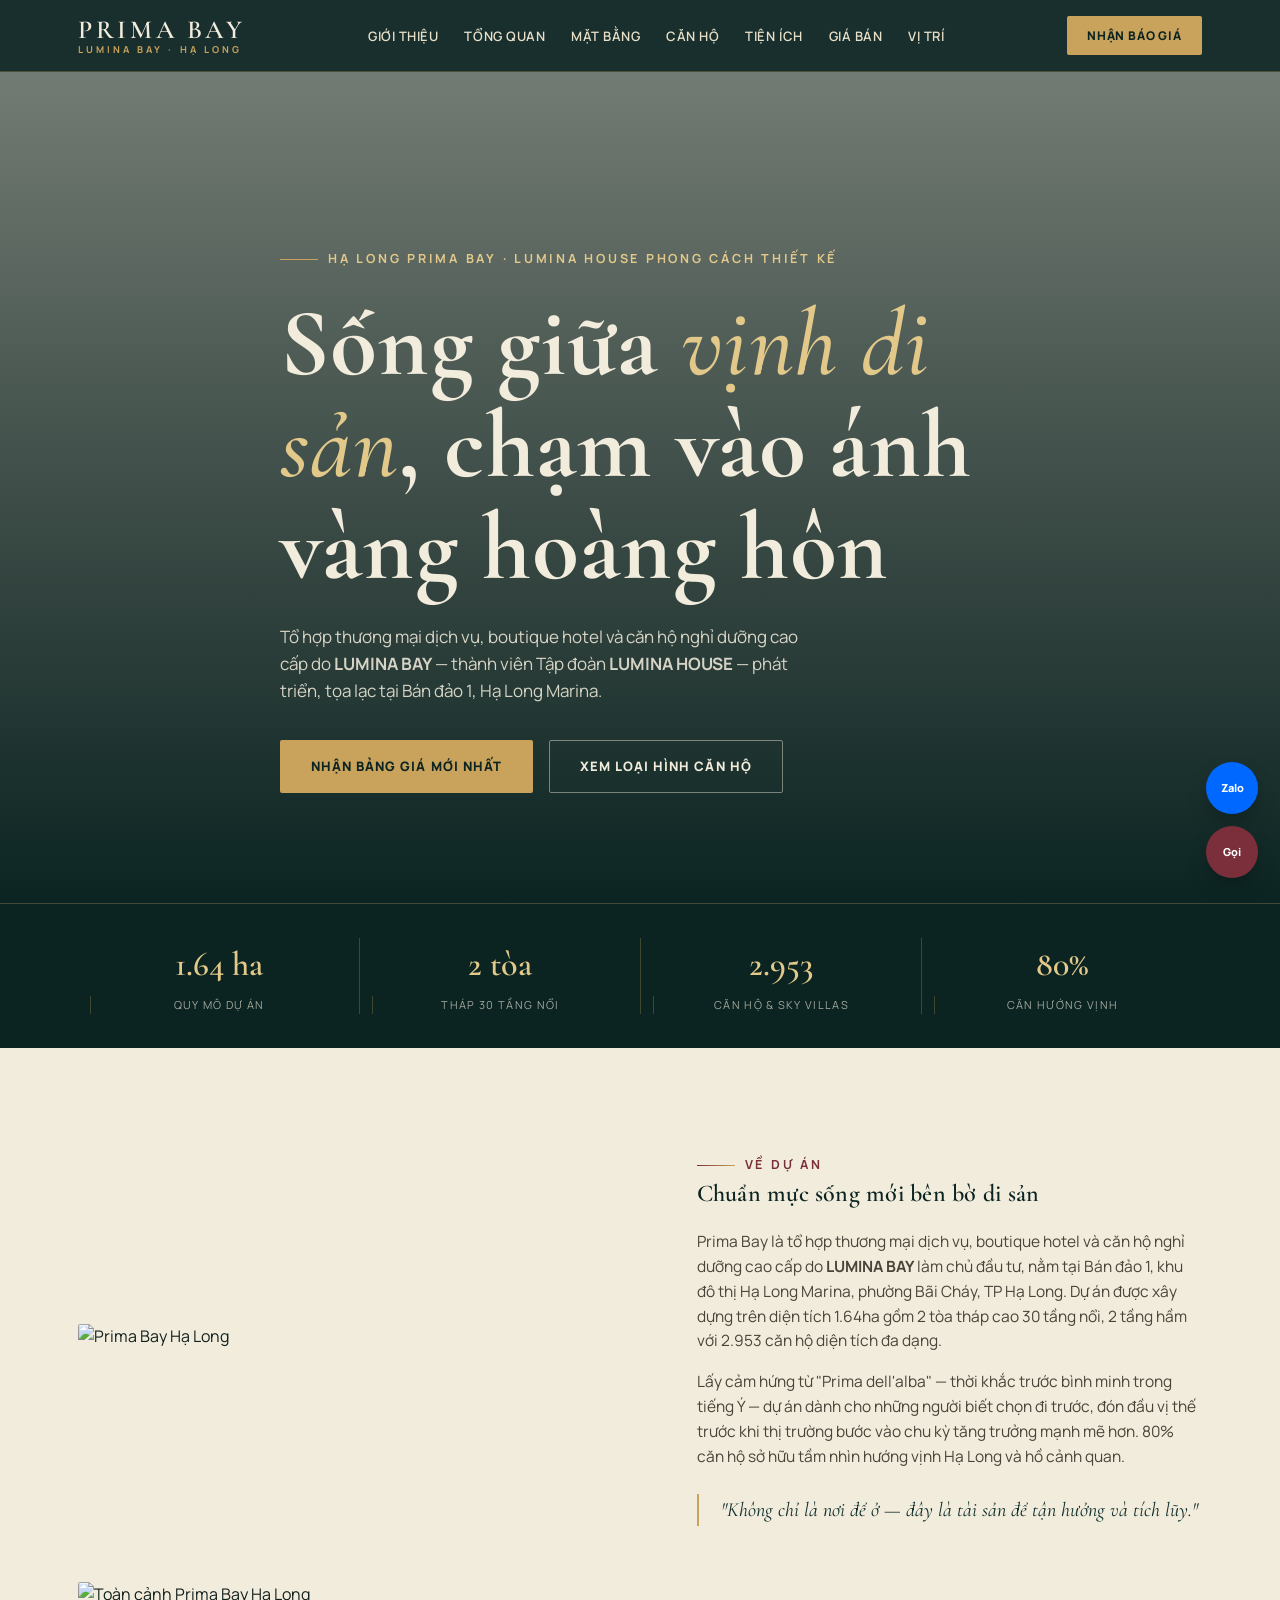
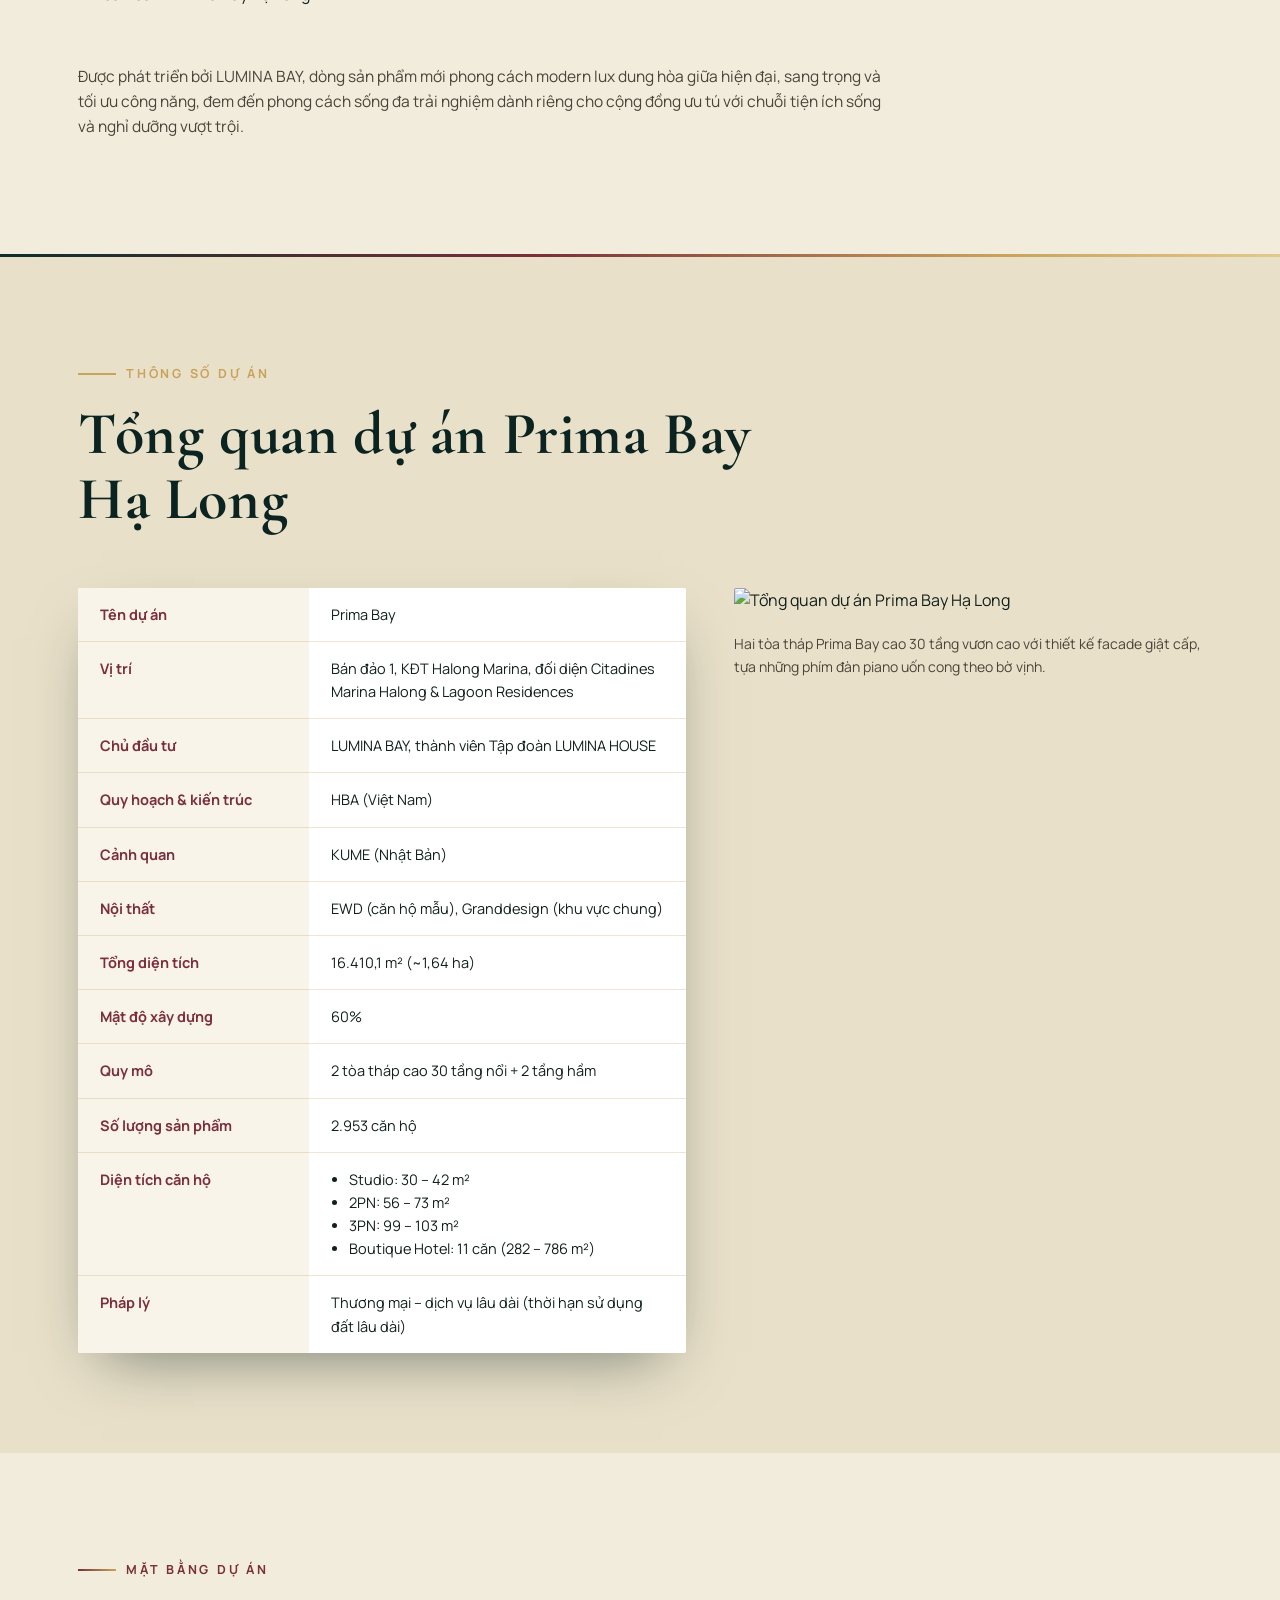
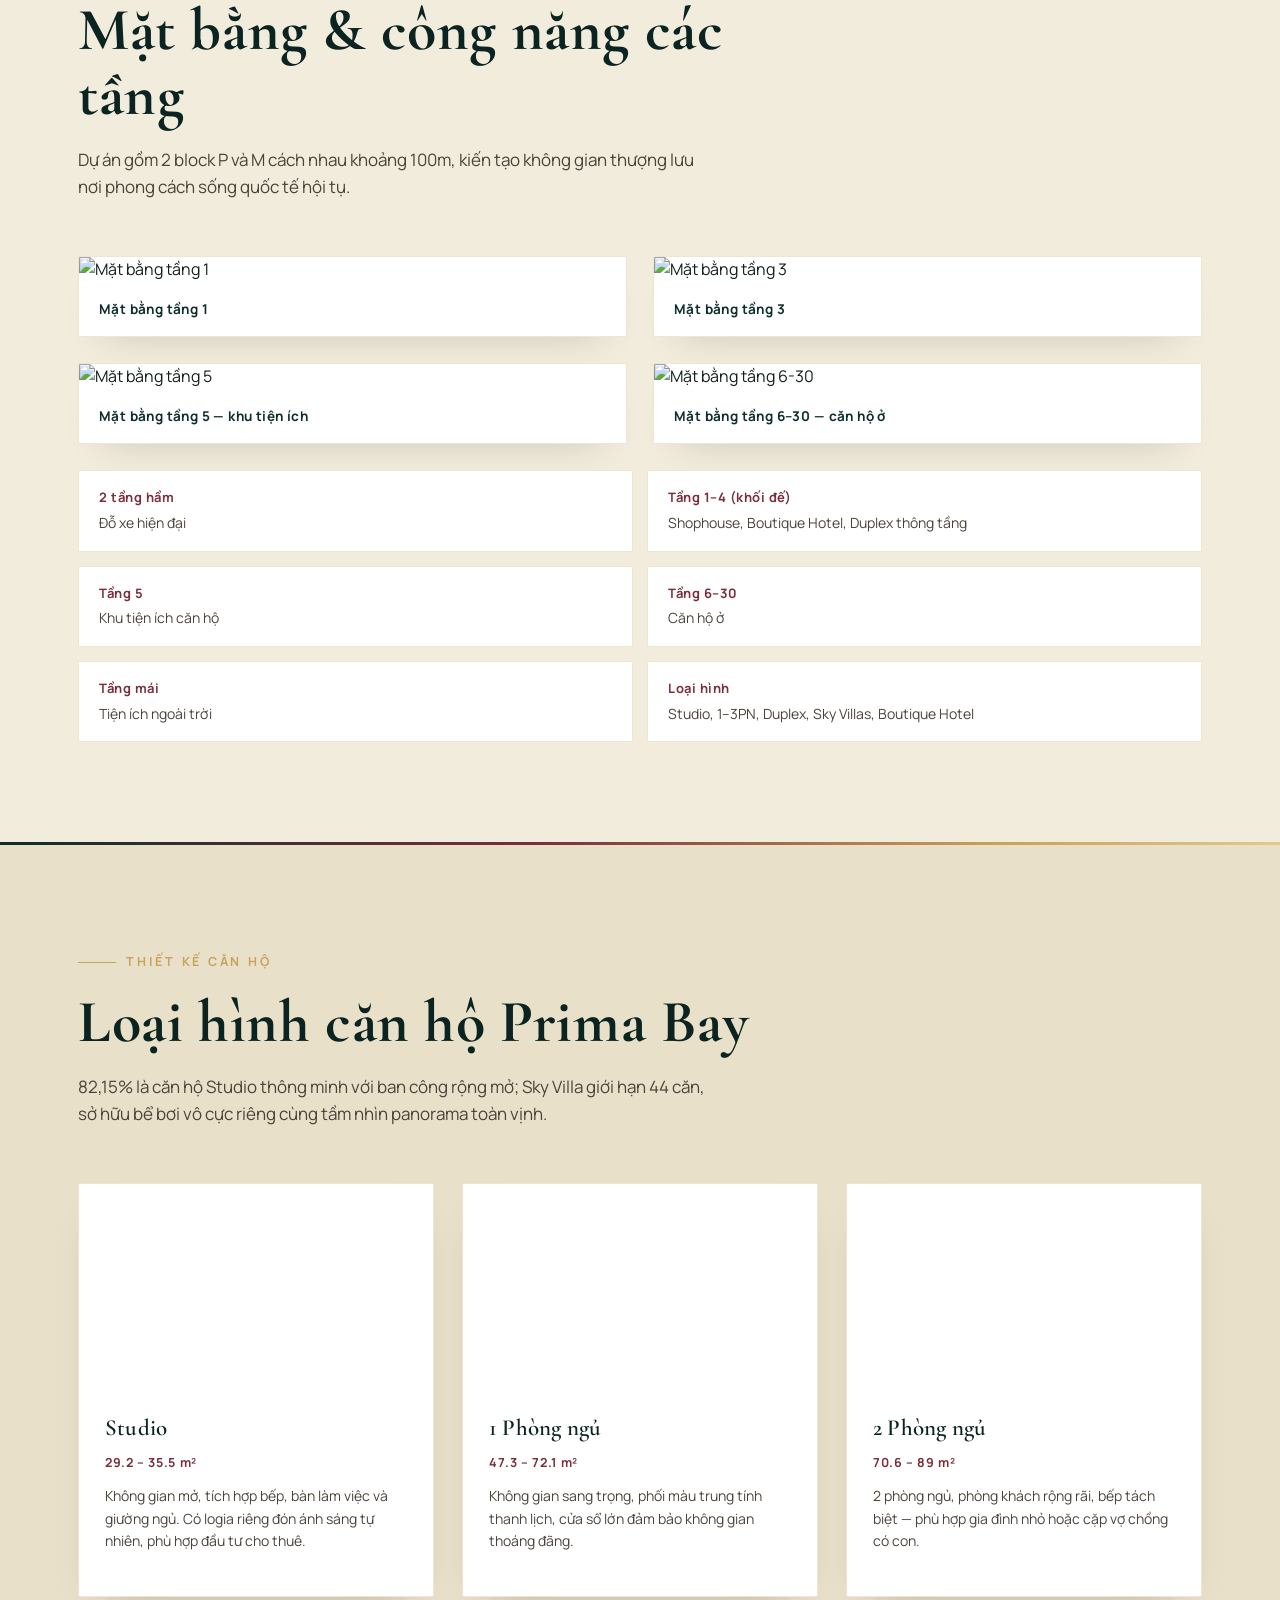
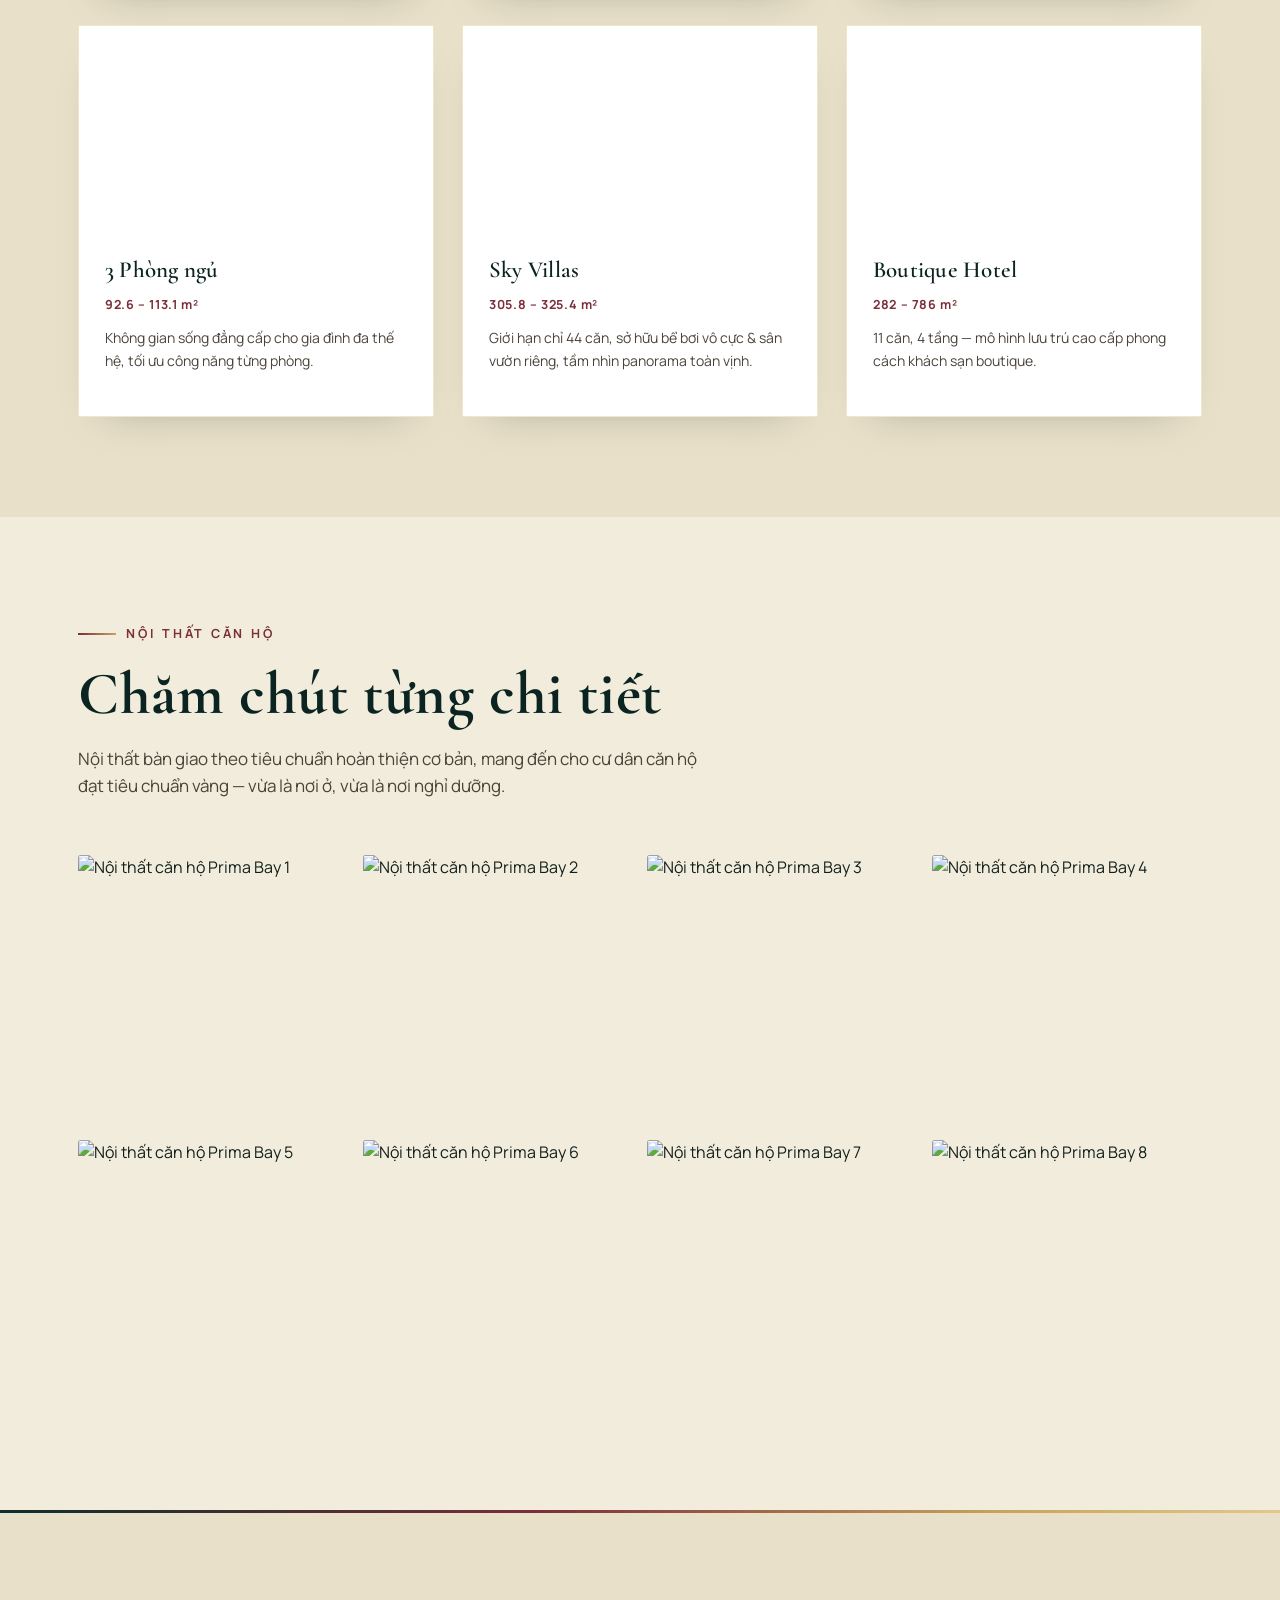
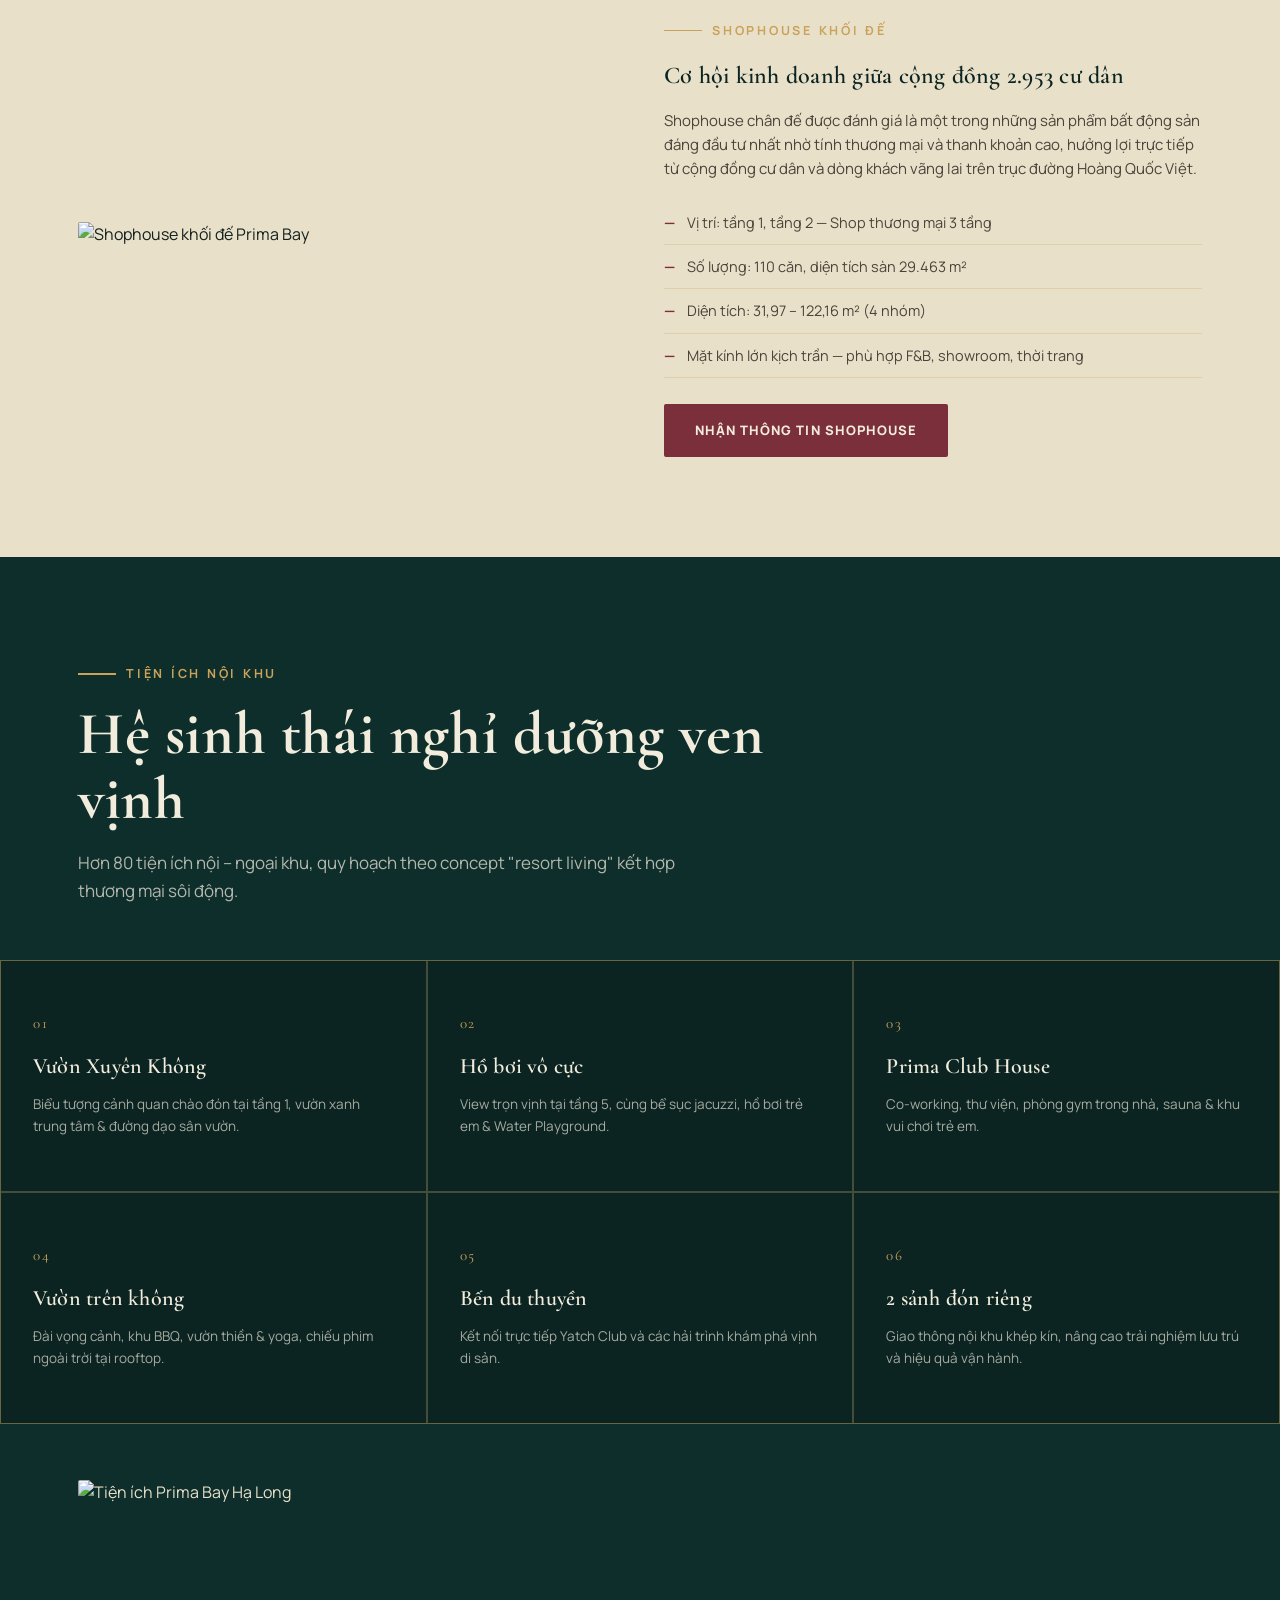
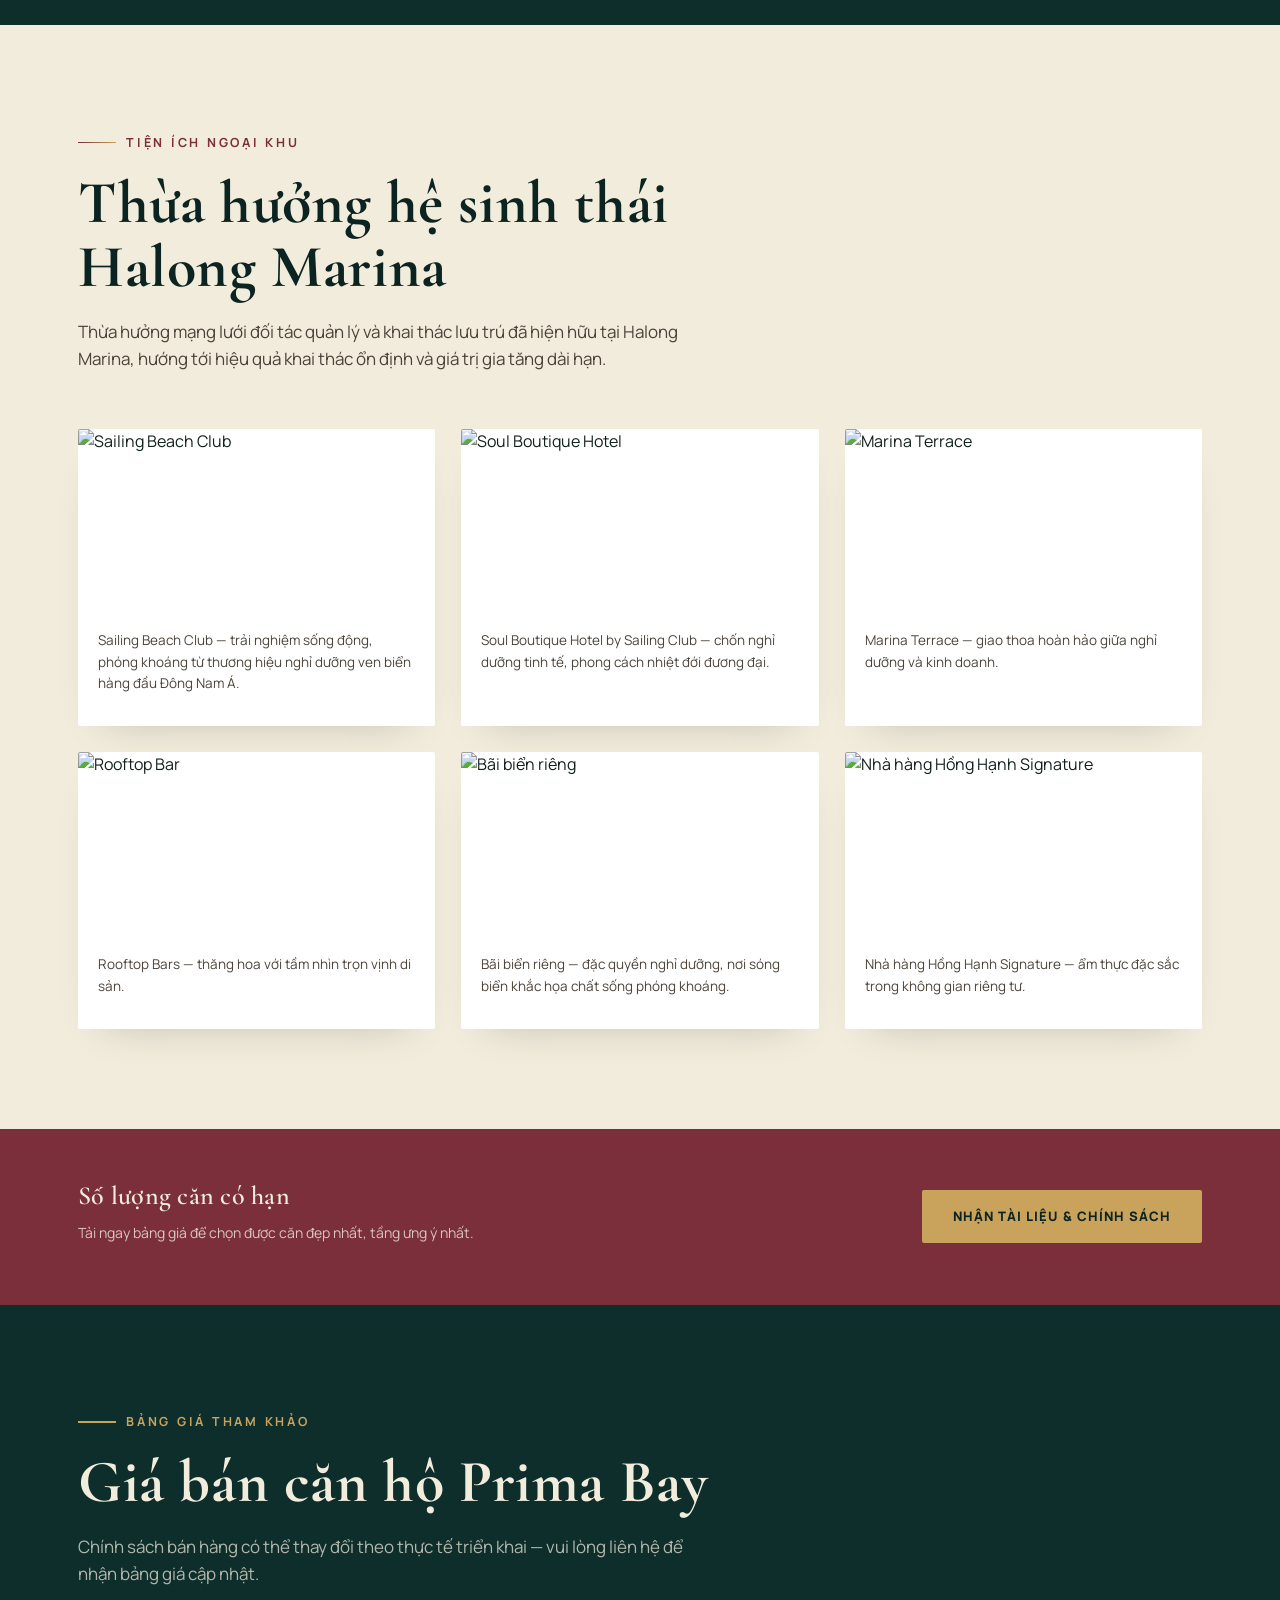
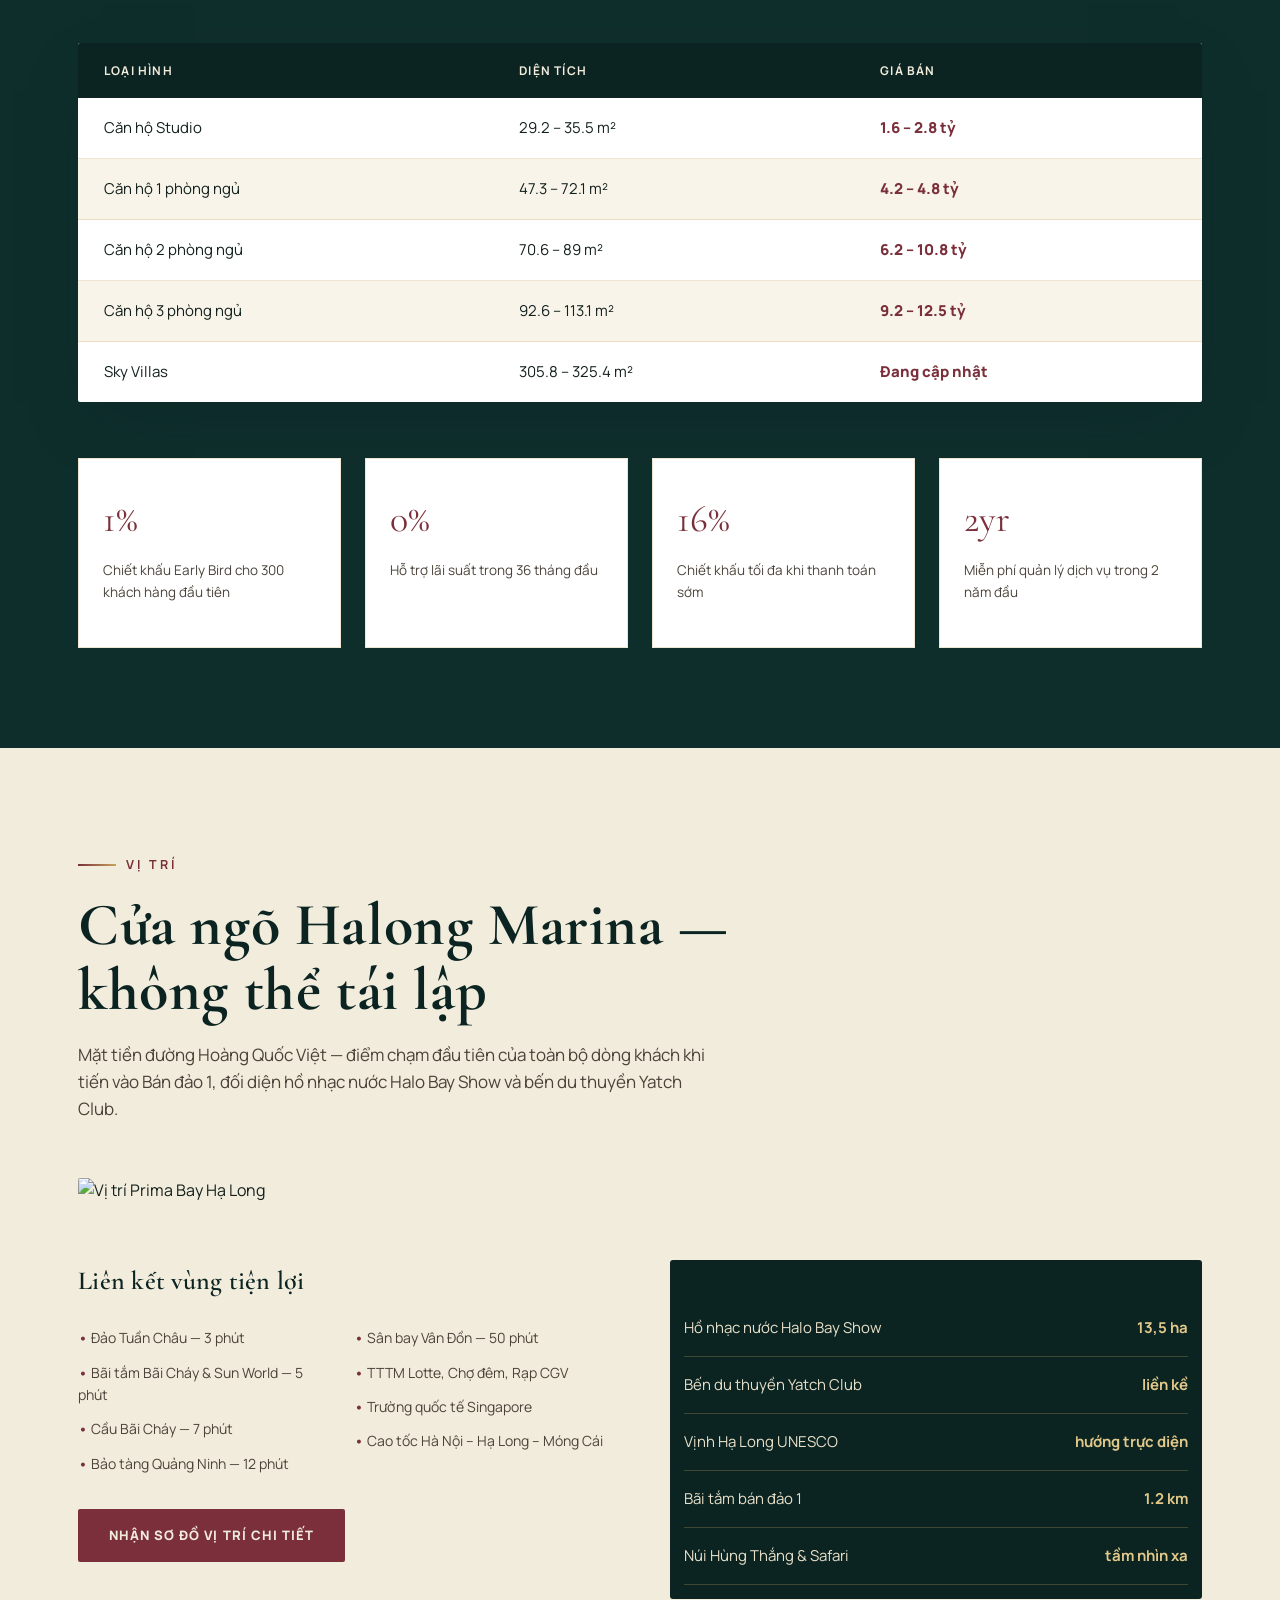
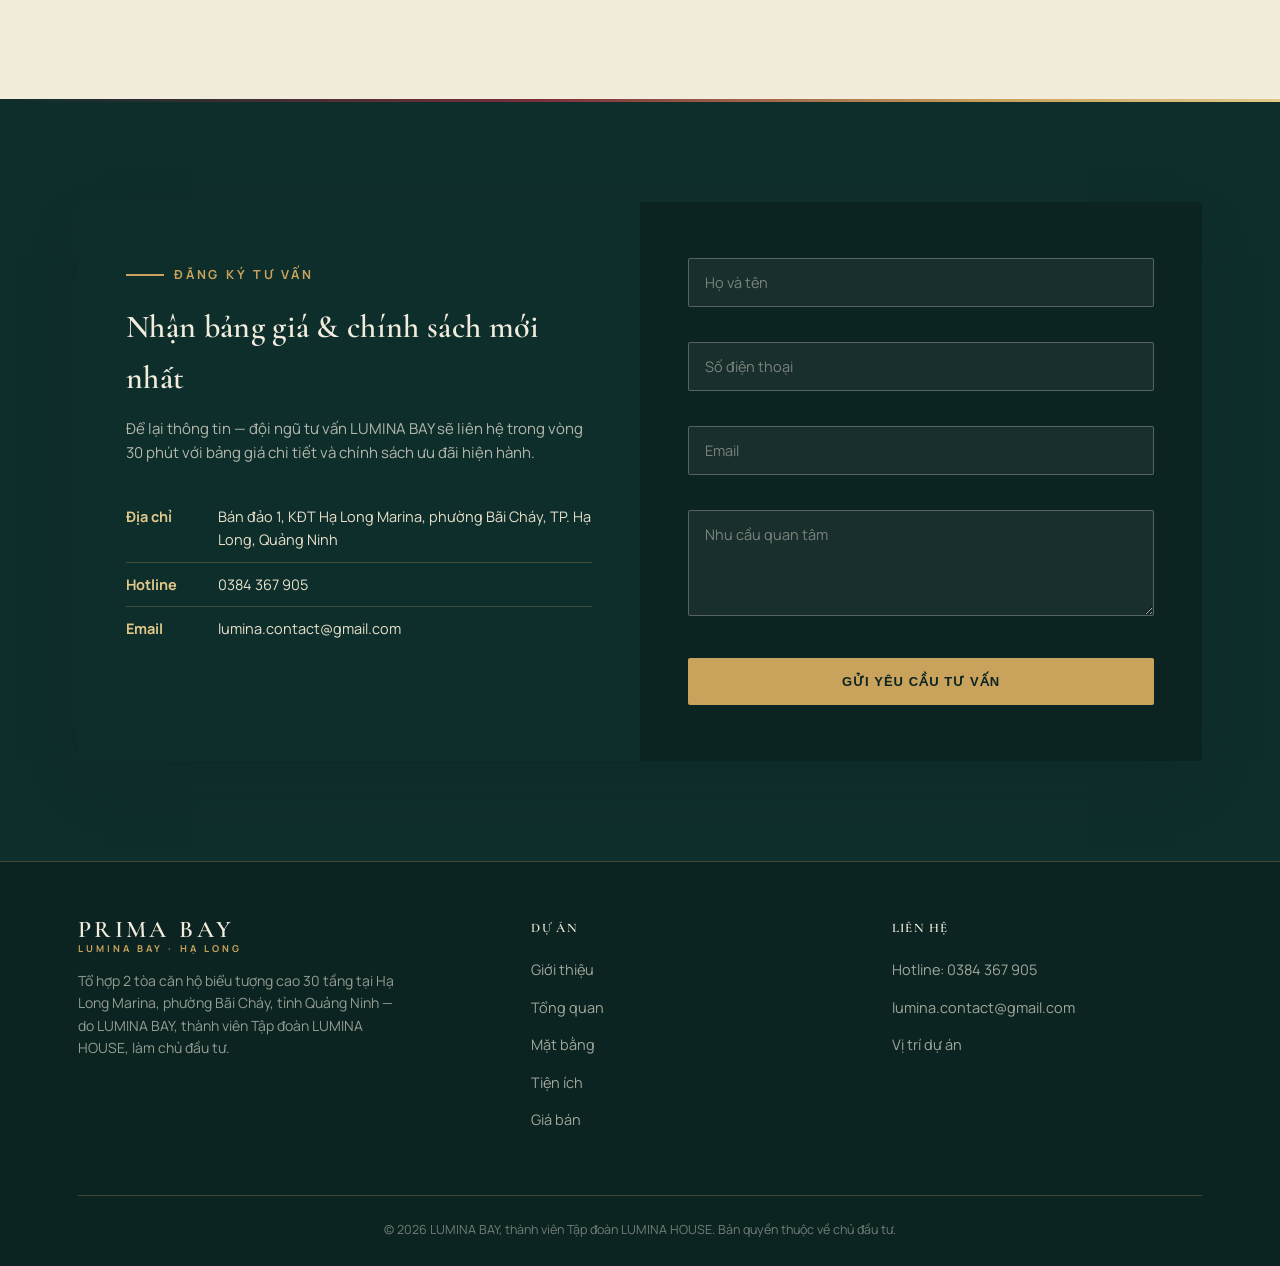
==== commit 86453e52: "Add files via upload" ====
--- a/index.html.html
+++ b/index.html.html
@@ -373,11 +373,27 @@
         </ul>
       </div>
       <div class="contact-form">
-        <form id="prima-lead-form">
-          <input type="text" id="lead-name" placeholder="Họ và tên" required />
-          <input type="tel" id="lead-phone" placeholder="Số điện thoại" required />
-          <input type="email" id="lead-email" placeholder="Email" required />
-          <textarea rows="4" id="lead-note" placeholder="Nhu cầu quan tâm"></textarea>
+        <form id="prima-lead-form" novalidate>
+          <div class="form-group">
+            <input type="text" id="lead-name" placeholder="Họ và tên" />
+            <span class="error-text" id="lead-nameError"></span>
+          </div>
+
+          <div class="form-group">
+            <input type="tel" id="lead-phone" placeholder="Số điện thoại" inputmode="numeric" maxlength="10" />
+            <span class="error-text" id="lead-phoneError"></span>
+          </div>
+
+          <div class="form-group">
+            <input type="email" id="lead-email" placeholder="Email" />
+            <span class="error-text" id="lead-emailError"></span>
+          </div>
+
+          <div class="form-group">
+            <textarea rows="4" id="lead-note" placeholder="Nhu cầu quan tâm"></textarea>
+            <span class="error-text" id="lead-noteError"></span>
+          </div>
+
           <button type="submit" class="btn btn-primary">Gửi yêu cầu tư vấn</button>
         </form>
       </div>
@@ -422,4 +438,4 @@
 </div>
 
 </body>
-</html>
+</html>
--- a/style.css
+++ b/style.css
@@ -191,10 +191,15 @@
   .contact-info li:first-child{ border-top:none;}
   .contact-info li b{ color:var(--gold-soft); min-width:80px; display:inline-block;}
   .contact-form{ padding:56px 48px;}
-  .contact-form input, .contact-form textarea{ width:100%; padding:14px 16px; margin-bottom:14px; background:rgba(242,236,220,0.06); border:1px solid rgba(242,236,220,0.28); color:var(--ivory); font-family:'Manrope',sans-serif; font-size:14.5px; border-radius:2px;}
+  .contact-form .form-group{ margin-bottom:14px;}
+  .contact-form input, .contact-form textarea{ width:100%; padding:14px 16px; background:rgba(242,236,220,0.06); border:1px solid rgba(242,236,220,0.28); color:var(--ivory); font-family:'Manrope',sans-serif; font-size:14.5px; border-radius:2px;}
   .contact-form input::placeholder, .contact-form textarea::placeholder{ color:rgba(242,236,220,0.45);}
   .contact-form input:focus, .contact-form textarea:focus{ outline:2px solid var(--gold); outline-offset:1px;}
   .contact-form button{ width:100%;}
+
+  /* validate lỗi từng ô */
+  .contact-form .input-error{ border-color:#e07a6b !important; outline:none; box-shadow:0 0 0 2px rgba(224,122,107,0.25);}
+  .contact-form .error-text{ display:block; color:#f0a89c; font-size:12.5px; margin-top:6px; min-height:15px;}
 
   .band{ background:var(--wine); padding:46px 0;}
   .band-inner{ display:flex; justify-content:space-between; align-items:center; flex-wrap:wrap; gap:24px;}
@@ -230,4 +235,4 @@
     .neighbor-list{ columns:1;}
     .footer-grid{ grid-template-columns:1fr; gap:34px;}
     .band-inner{ flex-direction:column; align-items:flex-start;}
-  }
+  }
